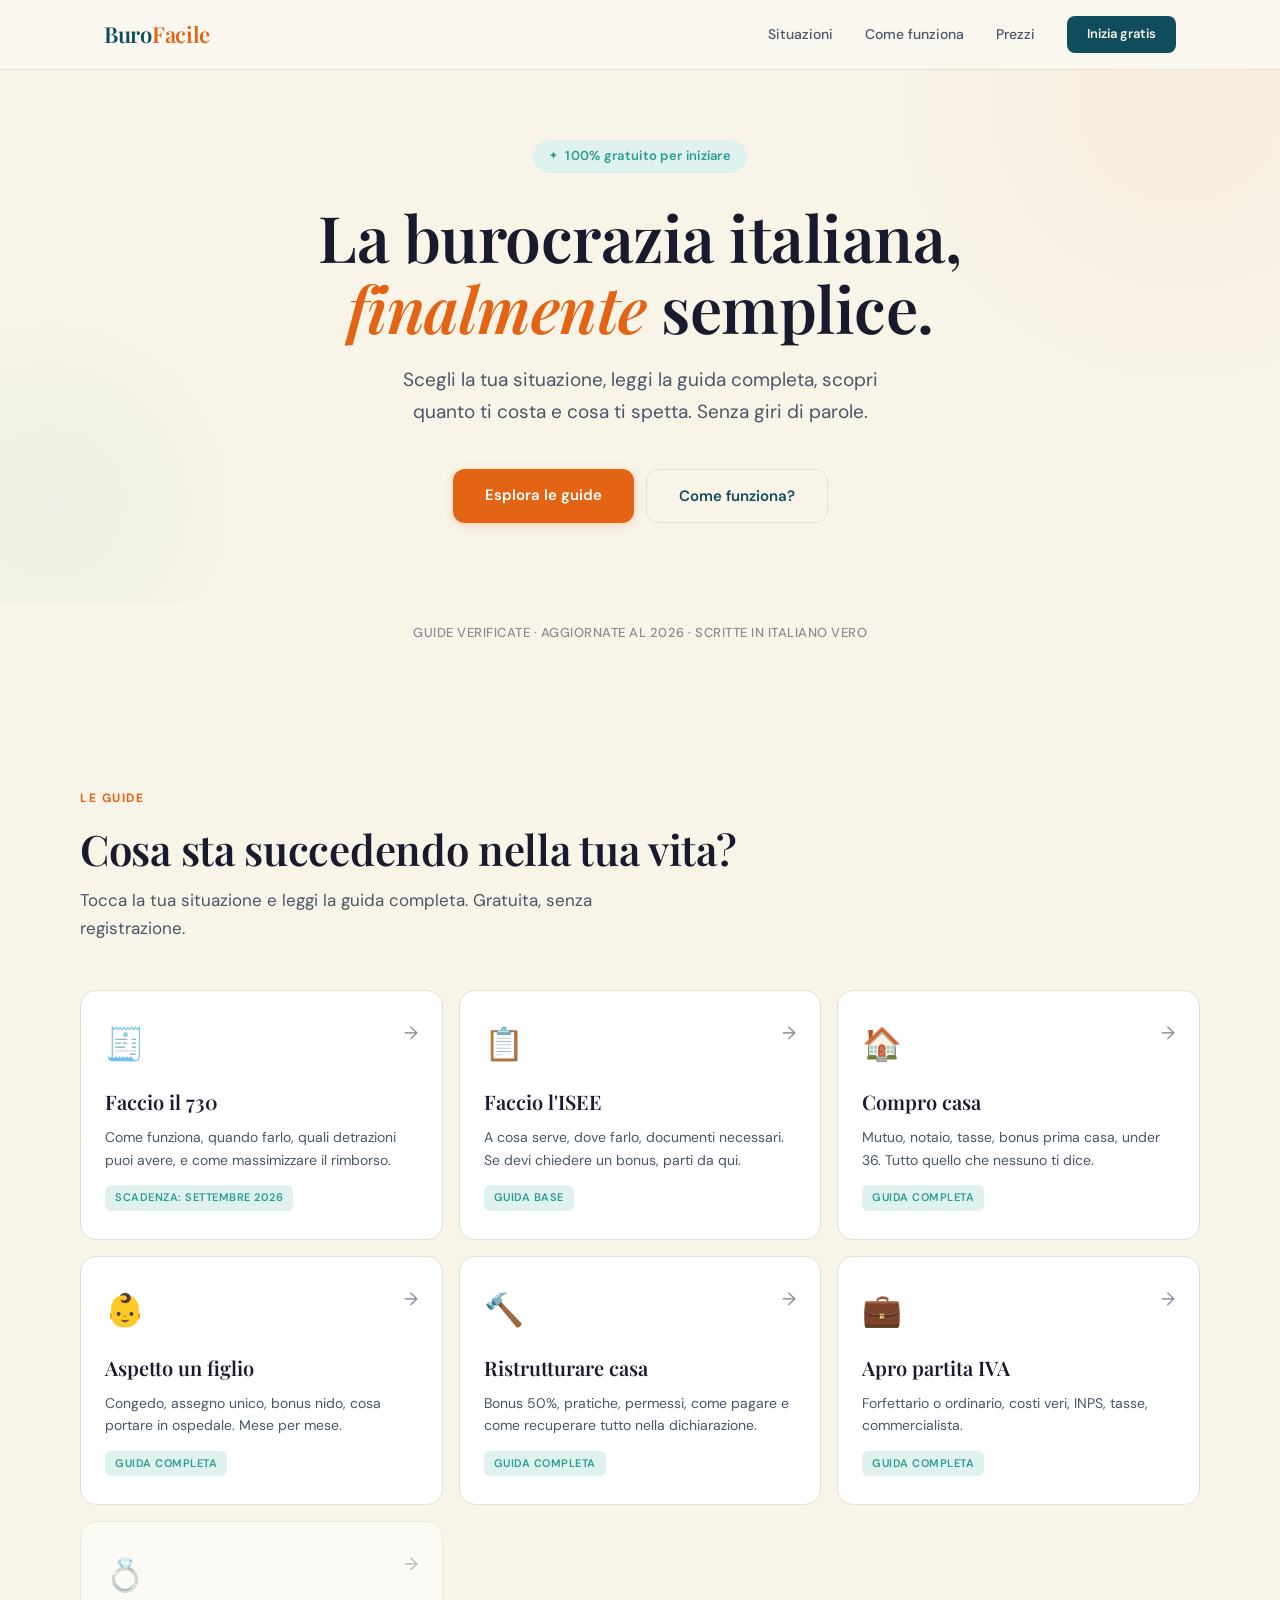
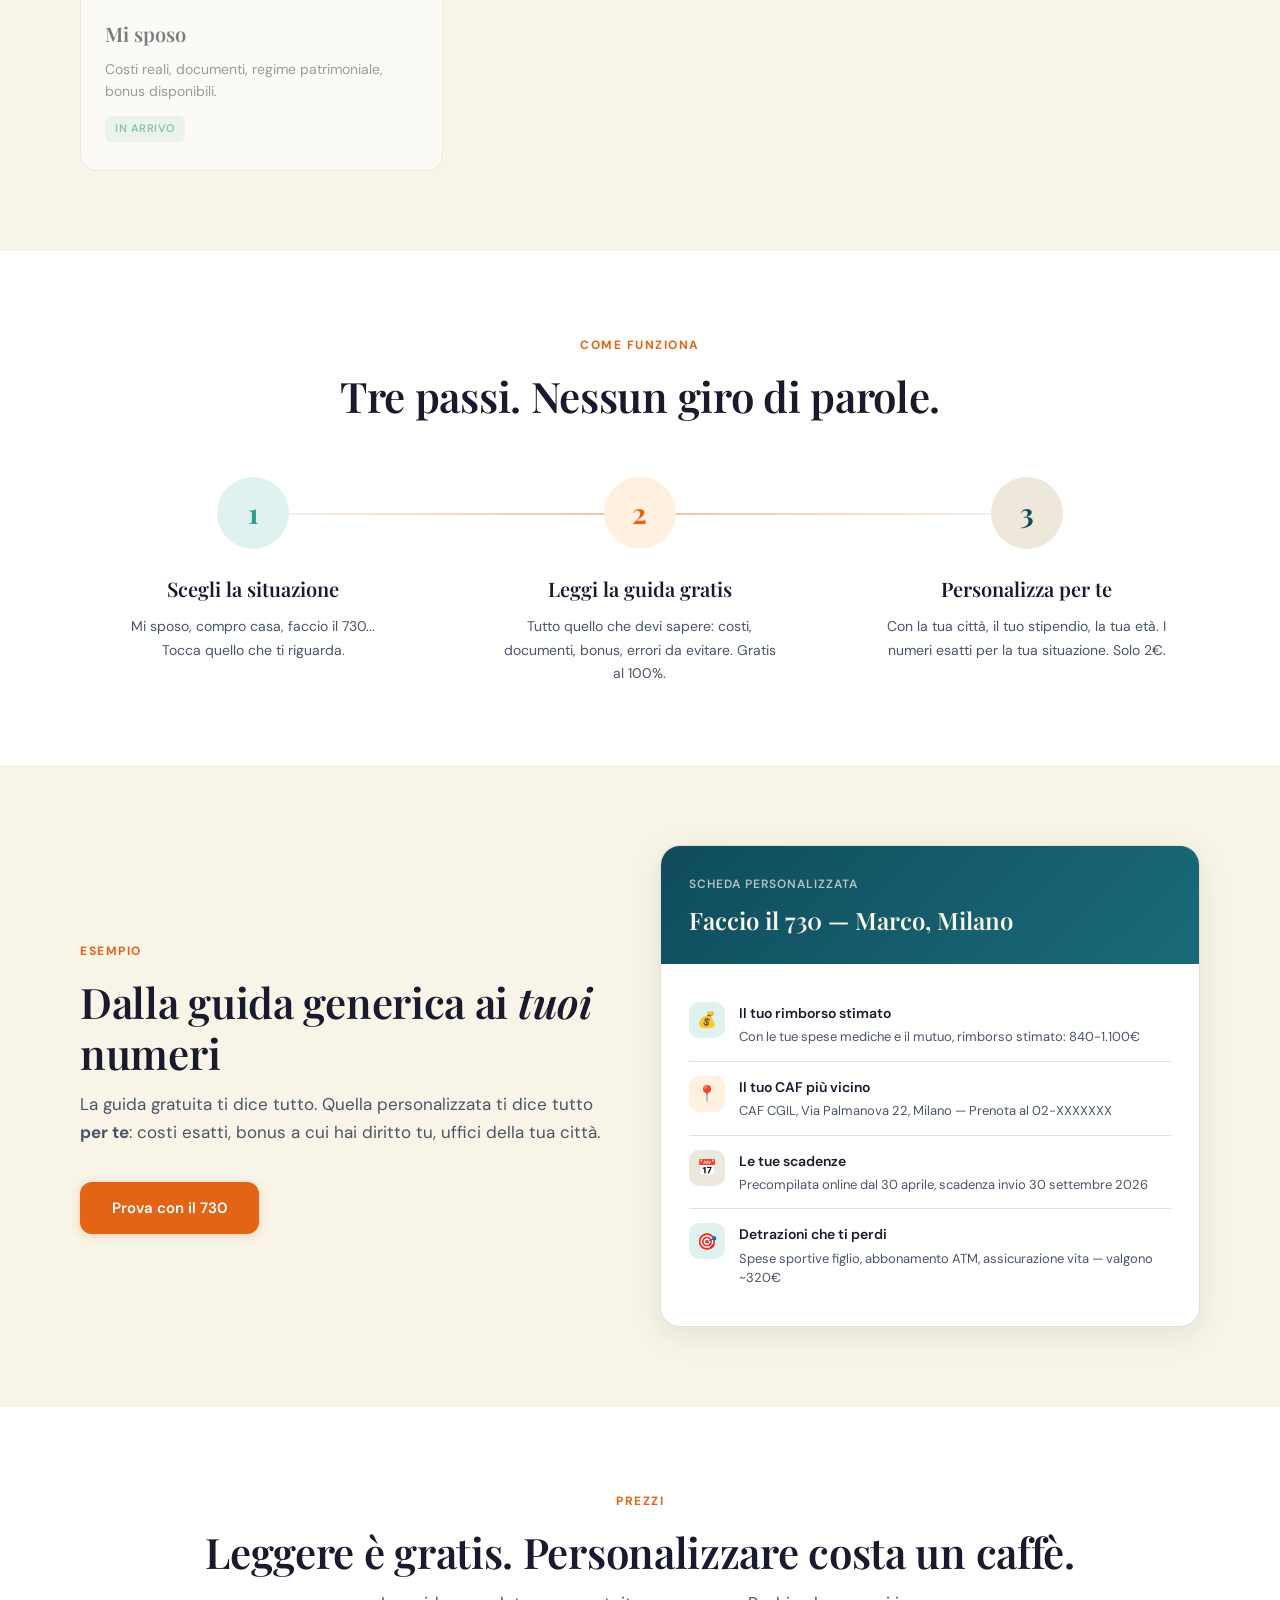
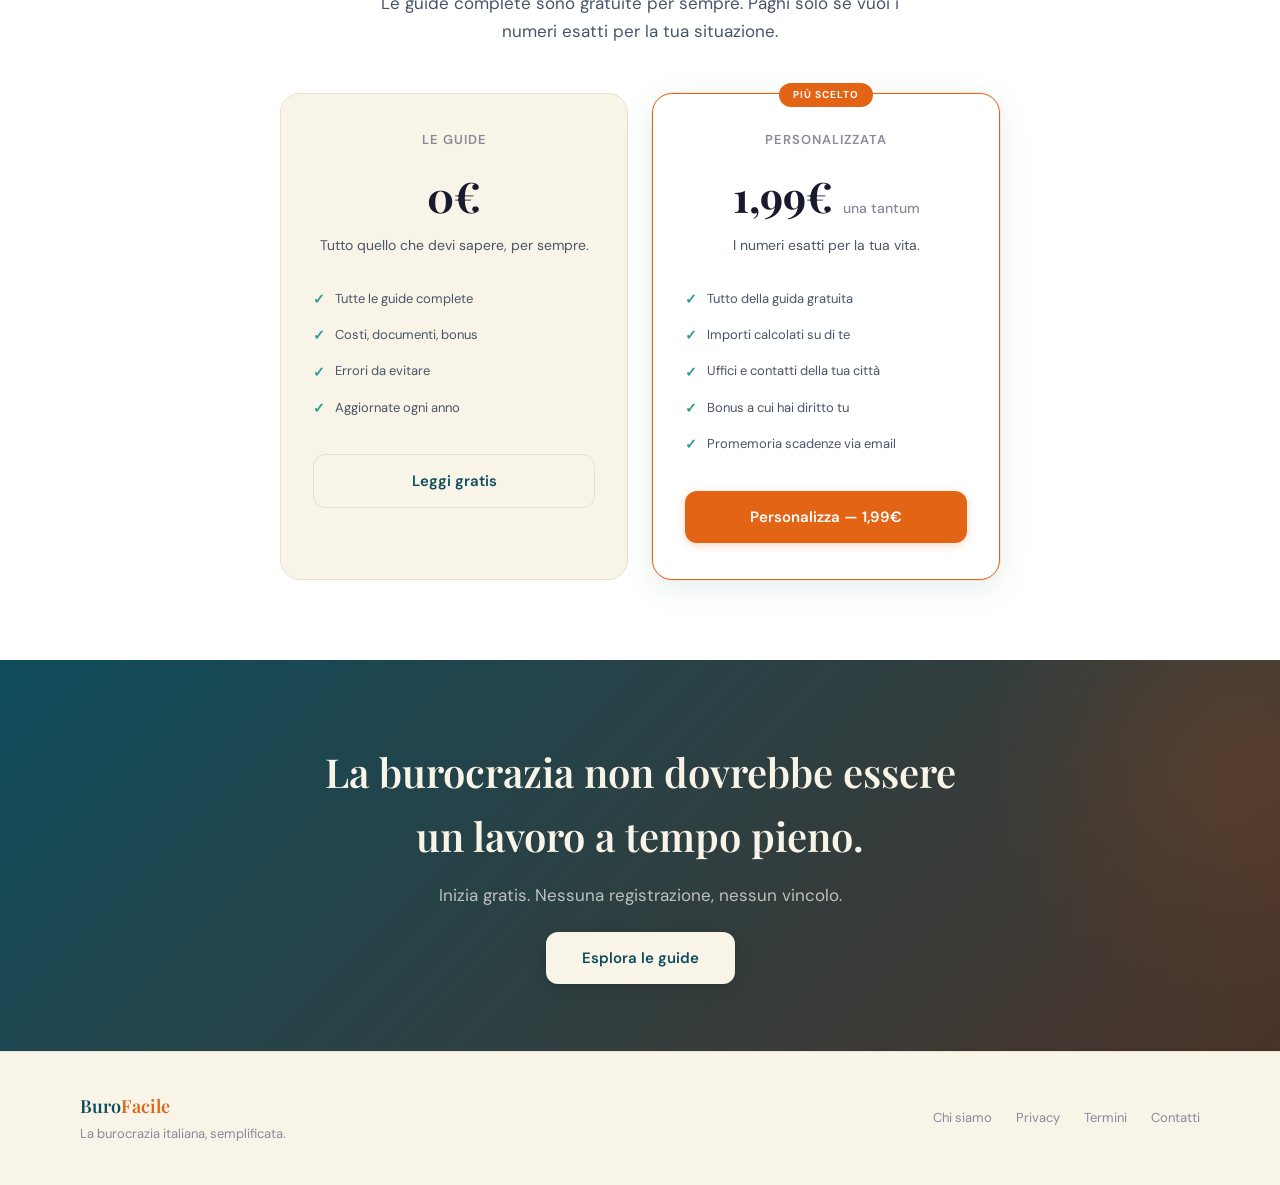
==== index.html @ 7b2a8c38 "Add files via upload" ====
<!DOCTYPE html>
<html lang="it">
<head>
<meta charset="UTF-8">
<meta name="viewport" content="width=device-width, initial-scale=1.0">
  <meta name="description" content="BuroFacile semplifica la burocrazia italiana: guide gratuite su 730, ISEE, SPID, mutui, partita IVA e molto altro. Scritte come te le spiegherebbe un amico.">
  <meta name="robots" content="index, follow">
  <link rel="canonical" href="https://buro-facile.it/">
  <meta property="og:type" content="website">
  <meta property="og:title" content="BuroFacile — La burocrazia italiana, semplificata">
  <meta property="og:description" content="BuroFacile semplifica la burocrazia italiana: guide gratuite su 730, ISEE, SPID, mutui, partita IVA e molto altro. Scritte come te le spiegherebbe un amico.">
  <meta property="og:url" content="https://buro-facile.it/">
  <meta property="og:site_name" content="BuroFacile">
  <meta property="og:locale" content="it_IT">
  <meta name="twitter:card" content="summary">
  <meta name="twitter:title" content="BuroFacile — La burocrazia italiana, semplificata">
  <meta name="twitter:description" content="BuroFacile semplifica la burocrazia italiana: guide gratuite su 730, ISEE, SPID, mutui, partita IVA e molto altro. Scritte come te le spiegherebbe un amico.">
<script type="application/ld+json">
{
  "@context": "https://schema.org",
  "@type": "WebSite",
  "name": "BuroFacile",
  "url": "https://buro-facile.it",
  "description": "BuroFacile semplifica la burocrazia italiana: guide gratuite su 730, ISEE, SPID, mutui, partita IVA e molto altro. Scritte come te le spiegherebbe un amico.",
  "inLanguage": "it-IT",
  "publisher": {
    "@type": "Organization",
    "name": "BuroFacile",
    "url": "https://buro-facile.it",
    "email": "info.burofacile@gmail.com"
  },
  "potentialAction": {
    "@type": "SearchAction",
    "target": "https://buro-facile.it/?q={search_term_string}",
    "query-input": "required name=search_term_string"
  }
}
</script><title>BuroFacile — La burocrazia italiana, semplificata</title>
<link rel="preconnect" href="https://fonts.googleapis.com">
<link href="https://fonts.googleapis.com/css2?family=Playfair+Display:ital,wght@0,400;0,500;0,600;0,700;1,400;1,500&family=DM+Sans:ital,wght@0,300;0,400;0,500;0,600;0,700;1,400&display=swap" rel="stylesheet">
<style>
  :root {
    --cream: #F8F4E8;
    --cream-dark: #EFE8D8;
    --warm-brown: #0F4C5C;
    --warm-brown-light: #1A6B7A;
    --accent-terracotta: #E36414;
    --accent-terracotta-hover: #CC5810;
    --accent-blue: #E36414;
    --accent-blue-hover: #CC5810;
    --accent-sage: #2A9D8F;
    --accent-sage-light: #E0F2EF;
    --text-primary: #1A1A2E;
    --text-secondary: #4A5568;
    --text-muted: #8A8A9A;
    --white: #FFFFFF;
    --border: #E8DFD0;
    --shadow-sm: 0 1px 3px rgba(15, 76, 92, 0.06);
    --shadow-md: 0 4px 16px rgba(15, 76, 92, 0.08);
    --shadow-lg: 0 8px 32px rgba(15, 76, 92, 0.10);
    --shadow-hover: 0 12px 40px rgba(15, 76, 92, 0.14);
  }

  * { margin: 0; padding: 0; box-sizing: border-box; }

  body {
    font-family: 'DM Sans', sans-serif;
    background: var(--cream);
    color: var(--text-primary);
    line-height: 1.6;
    -webkit-font-smoothing: antialiased;
    overflow-x: hidden;
  }

  /* ---- NAV ---- */
  nav {
    position: fixed; top: 0; left: 0; right: 0; z-index: 100;
    background: rgba(251, 248, 241, 0.85);
    backdrop-filter: blur(20px);
    -webkit-backdrop-filter: blur(20px);
    border-bottom: 1px solid var(--border);
    transition: box-shadow 0.3s;
  }
  nav.scrolled { box-shadow: var(--shadow-sm); }
  .nav-inner {
    max-width: 1120px; margin: 0 auto;
    padding: 16px 24px;
    display: flex; align-items: center; justify-content: space-between;
  }
  .nav-logo {
    font-family: 'Playfair Display', serif;
    font-size: 22px; font-weight: 600;
    color: var(--warm-brown);
    letter-spacing: -0.3px;
    text-decoration: none;
  }
  .nav-logo span { color: var(--accent-terracotta); }
  .nav-links { display: flex; gap: 32px; align-items: center; }
  .nav-links a {
    font-size: 14px; font-weight: 500;
    color: var(--text-secondary);
    text-decoration: none;
    transition: color 0.2s;
  }
  .nav-links a:hover { color: var(--warm-brown); }
  .nav-cta {
    background: var(--warm-brown) !important;
    color: var(--cream) !important;
    padding: 8px 20px !important;
    border-radius: 8px;
    font-size: 13px !important;
    font-weight: 600 !important;
    transition: background 0.2s, transform 0.15s !important;
  }
  .nav-cta:hover { background: var(--warm-brown-light) !important; transform: translateY(-1px); }

  /* ---- HERO ---- */
  .hero {
    padding: 140px 24px 80px;
    text-align: center;
    position: relative;
    overflow: hidden;
  }
  .hero::before {
    content: '';
    position: absolute;
    top: -200px; right: -200px;
    width: 600px; height: 600px;
    background: radial-gradient(circle, rgba(227, 100, 20, 0.06) 0%, transparent 70%);
    pointer-events: none;
  }
  .hero::after {
    content: '';
    position: absolute;
    bottom: -100px; left: -150px;
    width: 400px; height: 400px;
    background: radial-gradient(circle, rgba(42, 157, 143, 0.06) 0%, transparent 70%);
    pointer-events: none;
  }
  .hero-badge {
    display: inline-flex; align-items: center; gap: 8px;
    background: var(--accent-sage-light);
    color: var(--accent-sage);
    padding: 6px 16px;
    border-radius: 100px;
    font-size: 13px; font-weight: 600;
    margin-bottom: 28px;
    letter-spacing: 0.3px;
    animation: fadeInDown 0.6s ease-out;
  }
  .hero-badge::before {
    content: '✦';
    font-size: 10px;
  }
  .hero h1 {
    font-family: 'Playfair Display', serif;
    font-size: clamp(36px, 5.5vw, 64px);
    font-weight: 600;
    line-height: 1.12;
    color: var(--text-primary);
    max-width: 720px;
    margin: 0 auto 20px;
    letter-spacing: -0.5px;
    animation: fadeInUp 0.7s ease-out;
  }
  .hero h1 em {
    font-style: italic;
    color: var(--accent-blue);
  }
  .hero p {
    font-size: clamp(16px, 2vw, 19px);
    color: var(--text-secondary);
    max-width: 520px;
    margin: 0 auto 40px;
    line-height: 1.7;
    animation: fadeInUp 0.8s ease-out;
  }
  .hero-cta-group {
    display: flex; gap: 12px;
    justify-content: center;
    flex-wrap: wrap;
    animation: fadeInUp 0.9s ease-out;
  }
  .btn-primary {
    background: var(--accent-blue);
    color: var(--white);
    padding: 14px 32px;
    border-radius: 12px;
    font-size: 15px; font-weight: 600;
    text-decoration: none;
    transition: all 0.25s;
    border: none; cursor: pointer;
    font-family: 'DM Sans', sans-serif;
    box-shadow: 0 2px 8px rgba(227, 100, 20, 0.25);
  }
  .btn-primary:hover {
    background: var(--accent-blue-hover);
    transform: translateY(-2px);
    box-shadow: 0 6px 20px rgba(227, 100, 20, 0.3);
  }
  .btn-secondary {
    background: transparent;
    color: var(--warm-brown);
    padding: 14px 32px;
    border-radius: 12px;
    font-size: 15px; font-weight: 600;
    text-decoration: none;
    transition: all 0.25s;
    border: 1.5px solid var(--border);
    cursor: pointer;
    font-family: 'DM Sans', sans-serif;
  }
  .btn-secondary:hover {
    border-color: var(--warm-brown);
    background: rgba(15, 76, 92, 0.03);
    transform: translateY(-2px);
  }

  /* ---- SOCIAL PROOF ---- */
  .social-proof {
    padding: 20px 24px 60px;
    text-align: center;
    animation: fadeIn 1.2s ease-out;
  }
  .social-proof p {
    font-size: 13px;
    color: var(--text-muted);
    letter-spacing: 0.5px;
    text-transform: uppercase;
    font-weight: 500;
  }

  /* ---- SECTION ---- */
  section { padding: 80px 24px; }
  .container { max-width: 1120px; margin: 0 auto; }

  .section-label {
    display: inline-flex; align-items: center; gap: 8px;
    font-size: 12px; font-weight: 700;
    color: var(--accent-blue);
    text-transform: uppercase;
    letter-spacing: 1.5px;
    margin-bottom: 16px;
  }
  .section-title {
    font-family: 'Playfair Display', serif;
    font-size: clamp(28px, 4vw, 42px);
    font-weight: 600;
    line-height: 1.2;
    color: var(--text-primary);
    margin-bottom: 12px;
    letter-spacing: -0.3px;
  }
  .section-subtitle {
    font-size: 17px;
    color: var(--text-secondary);
    max-width: 560px;
    line-height: 1.65;
  }

  /* ---- SITUATIONS GRID ---- */
  .situations { background: var(--cream); }
  .situations-header { margin-bottom: 48px; }
  .situations-grid {
    display: grid;
    grid-template-columns: repeat(auto-fill, minmax(280px, 1fr));
    gap: 16px;
  }
  .situation-card {
    background: var(--white);
    border: 1px solid var(--border);
    border-radius: 16px;
    padding: 28px 24px;
    text-decoration: none;
    color: inherit;
    transition: all 0.3s cubic-bezier(0.25, 0.46, 0.45, 0.94);
    cursor: pointer;
    position: relative;
    overflow: hidden;
  }
  .situation-card::after {
    content: '→';
    position: absolute;
    top: 28px; right: 24px;
    font-size: 18px;
    color: var(--text-muted);
    transition: all 0.3s;
  }
  .situation-card:hover {
    border-color: transparent;
    box-shadow: var(--shadow-hover);
    transform: translateY(-4px);
  }
  .situation-card:hover::after {
    color: var(--accent-blue);
    transform: translateX(4px);
  }
  .card-emoji {
    font-size: 32px;
    margin-bottom: 16px;
    display: block;
  }
  .card-title {
    font-family: 'Playfair Display', serif;
    font-size: 20px;
    font-weight: 600;
    margin-bottom: 8px;
    color: var(--text-primary);
  }
  .card-desc {
    font-size: 14px;
    color: var(--text-secondary);
    line-height: 1.6;
  }
  .card-tag {
    display: inline-block;
    margin-top: 14px;
    font-size: 11px;
    font-weight: 600;
    color: var(--accent-sage);
    background: var(--accent-sage-light);
    padding: 4px 10px;
    border-radius: 6px;
    text-transform: uppercase;
    letter-spacing: 0.5px;
  }

  /* ---- HOW IT WORKS ---- */
  .how-it-works { background: var(--white); }
  .how-header { margin-bottom: 56px; }
  .steps {
    display: grid;
    grid-template-columns: repeat(3, 1fr);
    gap: 40px;
    position: relative;
  }
  .steps::before {
    content: '';
    position: absolute;
    top: 36px; left: 16.6%; right: 16.6%;
    height: 2px;
    background: linear-gradient(to right, var(--border), var(--accent-blue), var(--border));
    opacity: 0.4;
  }
  .step {
    text-align: center;
    position: relative;
  }
  .step-number {
    width: 72px; height: 72px;
    border-radius: 50%;
    display: flex; align-items: center; justify-content: center;
    font-family: 'Playfair Display', serif;
    font-size: 28px; font-weight: 700;
    margin: 0 auto 24px;
    position: relative; z-index: 1;
  }
  .step:nth-child(1) .step-number {
    background: var(--accent-sage-light);
    color: var(--accent-sage);
  }
  .step:nth-child(2) .step-number {
    background: #FFF0E0;
    color: var(--accent-blue);
  }
  .step:nth-child(3) .step-number {
    background: #EDE7DC;
    color: var(--warm-brown);
  }
  .step h3 {
    font-family: 'Playfair Display', serif;
    font-size: 20px; font-weight: 600;
    margin-bottom: 10px;
    color: var(--text-primary);
  }
  .step p {
    font-size: 14px;
    color: var(--text-secondary);
    line-height: 1.65;
    max-width: 280px;
    margin: 0 auto;
  }

  /* ---- EXAMPLE PREVIEW ---- */
  .preview { background: var(--cream); }
  .preview-container {
    display: grid;
    grid-template-columns: 1fr 1fr;
    gap: 40px;
    align-items: center;
  }
  .preview-content { padding-right: 20px; }
  .preview-content .section-subtitle { margin-bottom: 28px; }
  .preview-card {
    background: var(--white);
    border-radius: 20px;
    border: 1px solid var(--border);
    box-shadow: var(--shadow-lg);
    overflow: hidden;
  }
  .preview-card-header {
    background: linear-gradient(135deg, var(--warm-brown), var(--warm-brown-light));
    padding: 24px 28px;
    color: var(--cream);
  }
  .preview-card-header span {
    font-size: 12px;
    text-transform: uppercase;
    letter-spacing: 1px;
    opacity: 0.7;
    font-weight: 600;
  }
  .preview-card-header h3 {
    font-family: 'Playfair Display', serif;
    font-size: 24px;
    font-weight: 600;
    margin-top: 6px;
  }
  .preview-card-body { padding: 24px 28px; }
  .preview-item {
    display: flex; align-items: flex-start; gap: 14px;
    padding: 14px 0;
    border-bottom: 1px solid var(--border);
  }
  .preview-item:last-child { border-bottom: none; }
  .preview-icon {
    width: 36px; height: 36px;
    border-radius: 10px;
    display: flex; align-items: center; justify-content: center;
    font-size: 16px;
    flex-shrink: 0;
  }
  .preview-icon.green { background: var(--accent-sage-light); }
  .preview-icon.orange { background: #FFF0E0; }
  .preview-icon.brown { background: #EDE7DC; }
  .preview-item-text h4 {
    font-size: 14px; font-weight: 600;
    margin-bottom: 3px;
    color: var(--text-primary);
  }
  .preview-item-text p {
    font-size: 13px;
    color: var(--text-secondary);
    line-height: 1.5;
  }

  /* ---- PRICING TEASER ---- */
  .pricing { background: var(--white); }
  .pricing-header { text-align: center; margin-bottom: 48px; }
  .pricing-header .section-subtitle { margin: 0 auto; }
  .pricing-cards {
    display: grid;
    grid-template-columns: 1fr 1fr;
    gap: 24px;
    max-width: 720px;
    margin: 0 auto;
  }
  .pricing-card {
    background: var(--cream);
    border: 1.5px solid var(--border);
    border-radius: 20px;
    padding: 36px 32px;
    text-align: center;
    transition: all 0.3s;
  }
  .pricing-card.featured {
    background: var(--white);
    border-color: var(--accent-blue);
    box-shadow: var(--shadow-lg), 0 0 0 1px rgba(227, 100, 20,0.1);
    position: relative;
  }
  .pricing-card.featured::before {
    content: 'PIÙ SCELTO';
    position: absolute;
    top: -11px; left: 50%; transform: translateX(-50%);
    background: var(--accent-blue);
    color: var(--white);
    font-size: 10px; font-weight: 700;
    padding: 4px 14px;
    border-radius: 100px;
    letter-spacing: 1px;
  }
  .pricing-label {
    font-size: 13px;
    font-weight: 600;
    color: var(--text-muted);
    text-transform: uppercase;
    letter-spacing: 1px;
    margin-bottom: 12px;
  }
  .pricing-price {
    font-family: 'Playfair Display', serif;
    font-size: 42px;
    font-weight: 700;
    color: var(--text-primary);
    margin-bottom: 4px;
  }
  .pricing-price span {
    font-family: 'DM Sans', sans-serif;
    font-size: 14px;
    font-weight: 500;
    color: var(--text-muted);
  }
  .pricing-desc {
    font-size: 14px;
    color: var(--text-secondary);
    margin-bottom: 24px;
    line-height: 1.6;
  }
  .pricing-features {
    list-style: none;
    text-align: left;
    margin-bottom: 28px;
  }
  .pricing-features li {
    font-size: 13px;
    color: var(--text-secondary);
    padding: 7px 0;
    display: flex; align-items: center; gap: 10px;
  }
  .pricing-features li::before {
    content: '✓';
    color: var(--accent-sage);
    font-weight: 700;
    font-size: 14px;
  }

  /* ---- CTA FINAL ---- */
  .final-cta {
    background: linear-gradient(135deg, var(--warm-brown) 0%, #4A3328 100%);
    text-align: center;
    padding: 80px 24px;
    position: relative;
    overflow: hidden;
  }
  .final-cta::before {
    content: '';
    position: absolute;
    top: -50%; right: -20%;
    width: 600px; height: 600px;
    background: radial-gradient(circle, rgba(227, 100, 20,0.15), transparent 60%);
    pointer-events: none;
  }
  .final-cta h2 {
    font-family: 'Playfair Display', serif;
    font-size: clamp(28px, 4vw, 40px);
    font-weight: 600;
    color: var(--cream);
    margin-bottom: 14px;
    position: relative;
  }
  .final-cta p {
    font-size: 17px;
    color: rgba(251,248,241,0.7);
    margin-bottom: 36px;
    position: relative;
  }
  .btn-light {
    background: var(--cream);
    color: var(--warm-brown);
    padding: 16px 36px;
    border-radius: 12px;
    font-size: 15px; font-weight: 600;
    text-decoration: none;
    transition: all 0.25s;
    border: none; cursor: pointer;
    font-family: 'DM Sans', sans-serif;
    position: relative;
    box-shadow: 0 4px 16px rgba(0,0,0,0.15);
  }
  .btn-light:hover {
    transform: translateY(-2px);
    box-shadow: 0 8px 24px rgba(0,0,0,0.2);
  }

  /* ---- FOOTER ---- */
  footer {
    background: var(--cream);
    border-top: 1px solid var(--border);
    padding: 40px 24px;
  }
  .footer-inner {
    max-width: 1120px; margin: 0 auto;
    display: flex; justify-content: space-between; align-items: center;
    flex-wrap: wrap; gap: 16px;
  }
  .footer-brand {
    font-family: 'Playfair Display', serif;
    font-size: 18px; font-weight: 600;
    color: var(--warm-brown);
  }
  .footer-brand span { color: var(--accent-terracotta); }
  .footer-text {
    font-size: 13px;
    color: var(--text-muted);
  }
  .footer-links { display: flex; gap: 24px; }
  .footer-links a {
    font-size: 13px;
    color: var(--text-muted);
    text-decoration: none;
    transition: color 0.2s;
  }
  .footer-links a:hover { color: var(--warm-brown); }

  /* ---- ANIMATIONS ---- */
  @keyframes fadeInUp {
    from { opacity: 0; transform: translateY(24px); }
    to { opacity: 1; transform: translateY(0); }
  }
  @keyframes fadeInDown {
    from { opacity: 0; transform: translateY(-16px); }
    to { opacity: 1; transform: translateY(0); }
  }
  @keyframes fadeIn {
    from { opacity: 0; }
    to { opacity: 1; }
  }

  .fade-in {
    opacity: 0;
    transform: translateY(24px);
    transition: opacity 0.6s ease-out, transform 0.6s ease-out;
  }
  .fade-in.visible {
    opacity: 1;
    transform: translateY(0);
  }

  /* ---- RESPONSIVE ---- */
  @media (max-width: 768px) {
    .nav-links a:not(.nav-cta) { display: none; }
    .steps { grid-template-columns: 1fr; gap: 32px; }
    .steps::before { display: none; }
    .preview-container { grid-template-columns: 1fr; }
    .preview-content { padding-right: 0; }
    .pricing-cards { grid-template-columns: 1fr; max-width: 360px; }
    .hero { padding: 120px 20px 60px; }
    section { padding: 60px 20px; }
  }

  @media (max-width: 480px) {
    .situations-grid { grid-template-columns: 1fr; }
    .hero-cta-group { flex-direction: column; align-items: center; }
    .btn-primary, .btn-secondary { width: 100%; text-align: center; max-width: 280px; }
  }

  /* Bottoni prossimamente */
  .btn-soon {
    background: #ccc !important;
    color: #888 !important;
    cursor: not-allowed !important;
    box-shadow: none !important;
    pointer-events: none !important;
    opacity: 0.7 !important;
    font-size: 13px !important;
    letter-spacing: 0.5px;
  }
  .btn-soon::before { content: "🔒 "; }

</style>
</head>
<body>

<!-- NAV -->
<nav id="nav">
  <div class="nav-inner">
    <a href="index.html" class="nav-logo">Buro<span>Facile</span></a>
    <div class="nav-links">
      <a href="#situazioni">Situazioni</a>
      <a href="#come-funziona">Come funziona</a>
      <a href="#prezzi">Prezzi</a>
      <a href="#situazioni" class="nav-cta">Inizia gratis</a>
    </div>
  </div>
</nav>

<!-- HERO -->
<section class="hero">
  <div class="hero-badge">100% gratuito per iniziare</div>
  <h1>La burocrazia italiana, <em>finalmente</em> semplice.</h1>
  <p>Scegli la tua situazione, leggi la guida completa, scopri quanto ti costa e cosa ti spetta. Senza giri di parole.</p>
  <div class="hero-cta-group">
    <a href="#situazioni" class="btn-primary">Esplora le guide</a>
    <a href="#come-funziona" class="btn-secondary">Come funziona?</a>
  </div>
</section>

<div class="social-proof">
  <p>Guide verificate · Aggiornate al 2026 · Scritte in italiano vero</p>
</div>

<!-- SITUATIONS -->
<section class="situations" id="situazioni">
  <div class="container">
    <div class="situations-header fade-in">
      <div class="section-label">Le guide</div>
      <h2 class="section-title">Cosa sta succedendo nella tua vita?</h2>
      <p class="section-subtitle">Tocca la tua situazione e leggi la guida completa. Gratuita, senza registrazione.</p>
    </div>
    <div class="situations-grid">

      <a href="730.html" class="situation-card fade-in">
        <span class="card-emoji">🧾</span>
        <div class="card-title">Faccio il 730</div>
        <div class="card-desc">Come funziona, quando farlo, quali detrazioni puoi avere, e come massimizzare il rimborso.</div>
        <span class="card-tag">Scadenza: settembre 2026</span>
      </a>

      <a href="isee.html" class="situation-card fade-in">
        <span class="card-emoji">📋</span>
        <div class="card-title">Faccio l'ISEE</div>
        <div class="card-desc">A cosa serve, dove farlo, documenti necessari. Se devi chiedere un bonus, parti da qui.</div>
        <span class="card-tag">Guida base</span>
      </a>

      <a href="compro-casa.html" class="situation-card fade-in">
        <span class="card-emoji">🏠</span>
        <div class="card-title">Compro casa</div>
        <div class="card-desc">Mutuo, notaio, tasse, bonus prima casa, under 36. Tutto quello che nessuno ti dice.</div>
        <span class="card-tag">Guida completa</span>
      </a>

      <a href="figlio.html" class="situation-card fade-in">
        <span class="card-emoji">👶</span>
        <div class="card-title">Aspetto un figlio</div>
        <div class="card-desc">Congedo, assegno unico, bonus nido, cosa portare in ospedale. Mese per mese.</div>
        <span class="card-tag">Guida completa</span>
      </a>

      <a href="ristrutturare.html" class="situation-card fade-in">
        <span class="card-emoji">🔨</span>
        <div class="card-title">Ristrutturare casa</div>
        <div class="card-desc">Bonus 50%, pratiche, permessi, come pagare e come recuperare tutto nella dichiarazione.</div>
        <span class="card-tag">Guida completa</span>
      </a>

      <a href="piva.html" class="situation-card fade-in">
        <span class="card-emoji">💼</span>
        <div class="card-title">Apro partita IVA</div>
        <div class="card-desc">Forfettario o ordinario, costi veri, INPS, tasse, commercialista.</div>
        <span class="card-tag">Guida completa</span>
      </a>

      <a href="#" class="situation-card fade-in" style="opacity: 0.55; pointer-events: none;">
        <span class="card-emoji">💍</span>
        <div class="card-title">Mi sposo</div>
        <div class="card-desc">Costi reali, documenti, regime patrimoniale, bonus disponibili.</div>
        <span class="card-tag">In arrivo</span>
      </a>

    </div>
  </div>
</section>

<!-- HOW IT WORKS -->
<section class="how-it-works" id="come-funziona">
  <div class="container">
    <div class="how-header fade-in" style="text-align: center;">
      <div class="section-label">Come funziona</div>
      <h2 class="section-title">Tre passi. Nessun giro di parole.</h2>
    </div>
    <div class="steps">
      <div class="step fade-in">
        <div class="step-number">1</div>
        <h3>Scegli la situazione</h3>
        <p>Mi sposo, compro casa, faccio il 730... Tocca quello che ti riguarda.</p>
      </div>
      <div class="step fade-in">
        <div class="step-number">2</div>
        <h3>Leggi la guida gratis</h3>
        <p>Tutto quello che devi sapere: costi, documenti, bonus, errori da evitare. Gratis al 100%.</p>
      </div>
      <div class="step fade-in">
        <div class="step-number">3</div>
        <h3>Personalizza per te</h3>
        <p>Con la tua città, il tuo stipendio, la tua età. I numeri esatti per la tua situazione. Solo 2€.</p>
      </div>
    </div>
  </div>
</section>

<!-- EXAMPLE PREVIEW -->
<section class="preview" id="esempio">
  <div class="container">
    <div class="preview-container">
      <div class="preview-content fade-in">
        <div class="section-label">Esempio</div>
        <h2 class="section-title">Dalla guida generica ai <em>tuoi</em> numeri</h2>
        <p class="section-subtitle">La guida gratuita ti dice tutto. Quella personalizzata ti dice tutto <strong>per te</strong>: costi esatti, bonus a cui hai diritto tu, uffici della tua città.</p>
        <a href="730.html" class="btn-primary" style="display: inline-block; margin-top: 8px;">Prova con il 730</a>
      </div>
      <div class="preview-card fade-in">
        <div class="preview-card-header">
          <span>Scheda personalizzata</span>
          <h3>Faccio il 730 — Marco, Milano</h3>
        </div>
        <div class="preview-card-body">
          <div class="preview-item">
            <div class="preview-icon green">💰</div>
            <div class="preview-item-text">
              <h4>Il tuo rimborso stimato</h4>
              <p>Con le tue spese mediche e il mutuo, rimborso stimato: 840-1.100€</p>
            </div>
          </div>
          <div class="preview-item">
            <div class="preview-icon orange">📍</div>
            <div class="preview-item-text">
              <h4>Il tuo CAF più vicino</h4>
              <p>CAF CGIL, Via Palmanova 22, Milano — Prenota al 02-XXXXXXX</p>
            </div>
          </div>
          <div class="preview-item">
            <div class="preview-icon brown">📅</div>
            <div class="preview-item-text">
              <h4>Le tue scadenze</h4>
              <p>Precompilata online dal 30 aprile, scadenza invio 30 settembre 2026</p>
            </div>
          </div>
          <div class="preview-item">
            <div class="preview-icon green">🎯</div>
            <div class="preview-item-text">
              <h4>Detrazioni che ti perdi</h4>
              <p>Spese sportive figlio, abbonamento ATM, assicurazione vita — valgono ~320€</p>
            </div>
          </div>
        </div>
      </div>
    </div>
  </div>
</section>

<!-- PRICING -->
<section class="pricing" id="prezzi">
  <div class="container">
    <div class="pricing-header fade-in">
      <div class="section-label">Prezzi</div>
      <h2 class="section-title">Leggere è gratis. Personalizzare costa un caffè.</h2>
      <p class="section-subtitle">Le guide complete sono gratuite per sempre. Paghi solo se vuoi i numeri esatti per la tua situazione.</p>
    </div>
    <div class="pricing-cards">
      <div class="pricing-card fade-in">
        <div class="pricing-label">Le guide</div>
        <div class="pricing-price">0€</div>
        <p class="pricing-desc">Tutto quello che devi sapere, per sempre.</p>
        <ul class="pricing-features">
          <li>Tutte le guide complete</li>
          <li>Costi, documenti, bonus</li>
          <li>Errori da evitare</li>
          <li>Aggiornate ogni anno</li>
        </ul>
        <a href="#situazioni" class="btn-secondary" style="width: 100%; display: block; text-align: center;">Leggi gratis</a>
      </div>
      <div class="pricing-card featured fade-in">
        <div class="pricing-label">Personalizzata</div>
        <div class="pricing-price">1,99€ <span>una tantum</span></div>
        <p class="pricing-desc">I numeri esatti per la tua vita.</p>
        <ul class="pricing-features">
          <li>Tutto della guida gratuita</li>
          <li>Importi calcolati su di te</li>
          <li>Uffici e contatti della tua città</li>
          <li>Bonus a cui hai diritto tu</li>
          <li>Promemoria scadenze via email</li>
        </ul>
        <a href="ordina.html" class="btn-primary" style="width:100%;display:block;text-align:center;">Personalizza — 1,99€</a>
      </div>
    </div>
  </div>
</section>

<!-- FINAL CTA -->
<section class="final-cta">
  <h2>La burocrazia non dovrebbe essere<br>un lavoro a tempo pieno.</h2>
  <p>Inizia gratis. Nessuna registrazione, nessun vincolo.</p>
  <a href="#situazioni" class="btn-light">Esplora le guide</a>
</section>

<!-- FOOTER -->
<footer>
  <div class="footer-inner">
    <div>
      <div class="footer-brand">Buro<span>Facile</span></div>
      <div class="footer-text" style="margin-top: 4px;">La burocrazia italiana, semplificata.</div>
    </div>
    <div class="footer-links">
      <a href="chi-siamo.html">Chi siamo</a>
      <a href="privacy.html">Privacy</a>
      <a href="termini.html">Termini</a>
      <a href="contatti.html">Contatti</a>
    </div>
  </div>
</footer>

<script>
  // Nav shadow on scroll
  window.addEventListener('scroll', () => {
    document.getElementById('nav').classList.toggle('scrolled', window.scrollY > 20);
  });

  // Fade-in on scroll
  const observer = new IntersectionObserver((entries) => {
    entries.forEach((entry, i) => {
      if (entry.isIntersecting) {
        setTimeout(() => entry.target.classList.add('visible'), i * 80);
        observer.unobserve(entry.target);
      }
    });
  }, { threshold: 0.1, rootMargin: '0px 0px -40px 0px' });

  document.querySelectorAll('.fade-in').forEach(el => observer.observe(el));

  // Smooth scroll
  document.querySelectorAll('a[href^="#"]').forEach(a => {
    a.addEventListener('click', e => {
      const href = a.getAttribute('href');
      if (href === '#' || href.length < 2) return;
      e.preventDefault();
      const t = document.querySelector(href);
      if (t) t.scrollIntoView({ behavior: 'smooth', block: 'start' });
    });
  });
</script>

</body>
</html>
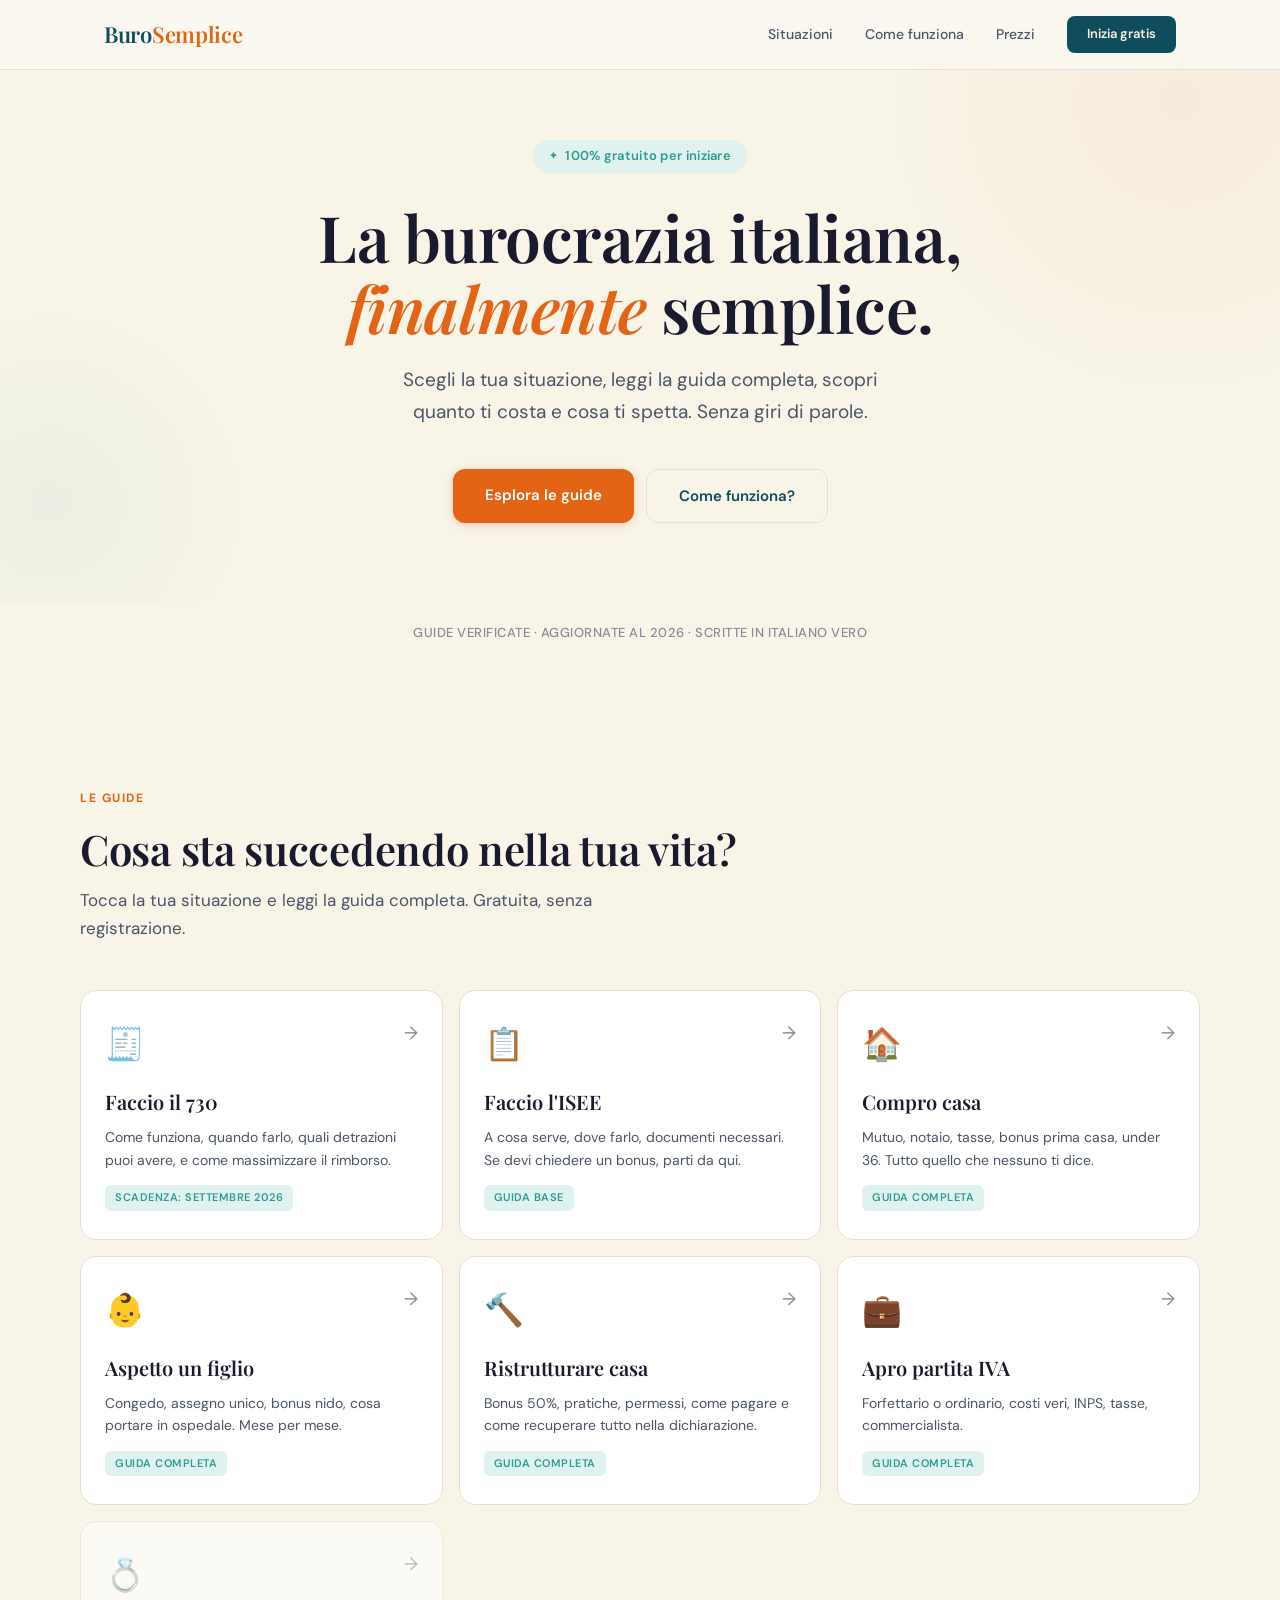
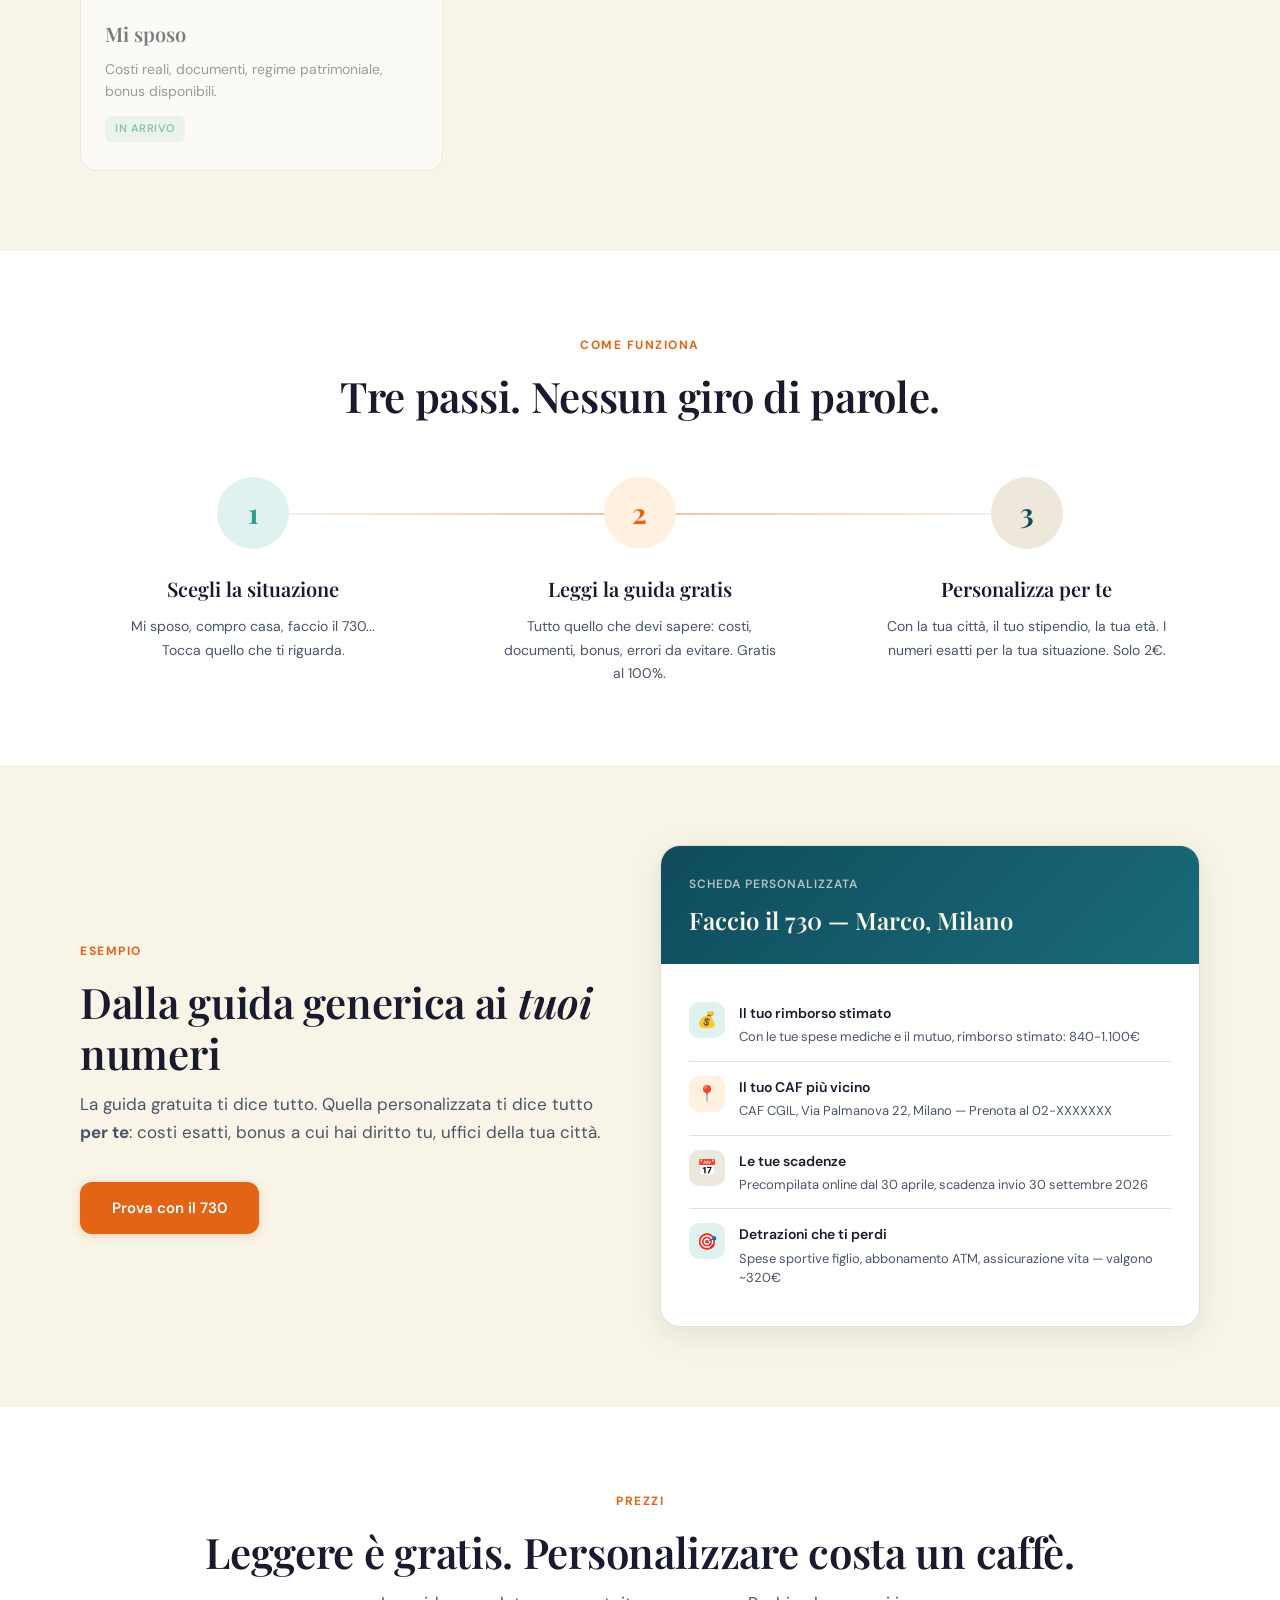
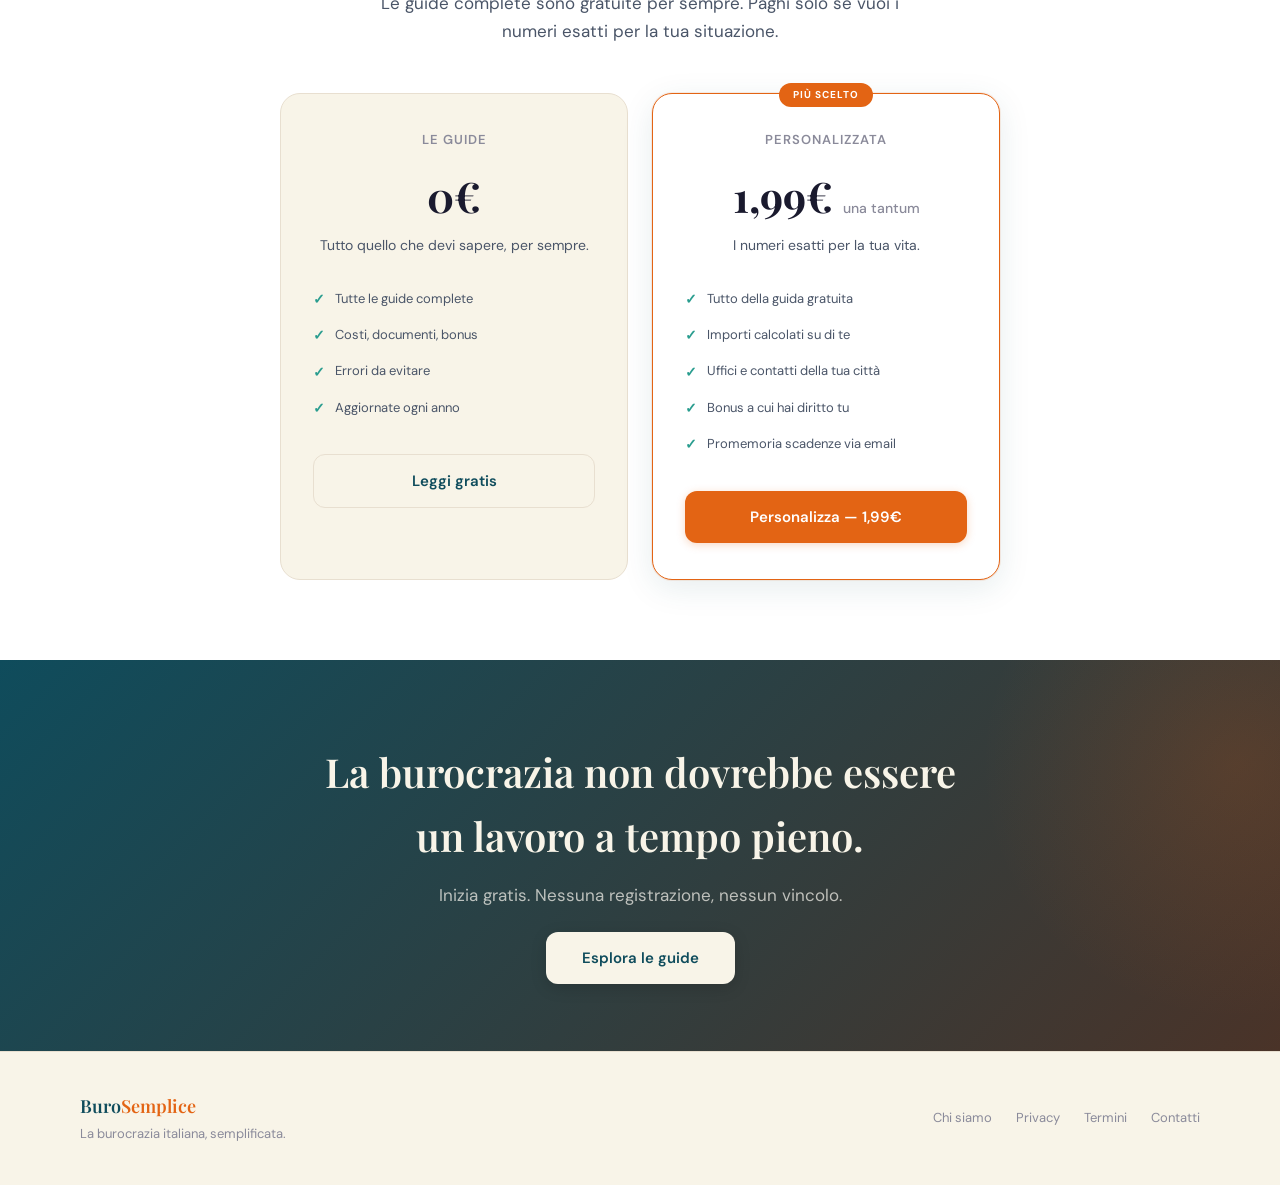
==== commit 21ca2299: "Add files via upload" ====
--- a/index.html
+++ b/index.html
@@ -3,39 +3,39 @@
 <head>
 <meta charset="UTF-8">
 <meta name="viewport" content="width=device-width, initial-scale=1.0">
-  <meta name="description" content="BuroFacile semplifica la burocrazia italiana: guide gratuite su 730, ISEE, SPID, mutui, partita IVA e molto altro. Scritte come te le spiegherebbe un amico.">
+  <meta name="description" content="BuroSemplice semplifica la burocrazia italiana: guide gratuite su 730, ISEE, SPID, mutui, partita IVA e molto altro. Scritte come te le spiegherebbe un amico.">
   <meta name="robots" content="index, follow">
-  <link rel="canonical" href="https://buro-facile.it/">
+  <link rel="canonical" href="https://burosemplice.it/">
   <meta property="og:type" content="website">
-  <meta property="og:title" content="BuroFacile — La burocrazia italiana, semplificata">
-  <meta property="og:description" content="BuroFacile semplifica la burocrazia italiana: guide gratuite su 730, ISEE, SPID, mutui, partita IVA e molto altro. Scritte come te le spiegherebbe un amico.">
-  <meta property="og:url" content="https://buro-facile.it/">
-  <meta property="og:site_name" content="BuroFacile">
+  <meta property="og:title" content="BuroSemplice — La burocrazia italiana, semplificata">
+  <meta property="og:description" content="BuroSemplice semplifica la burocrazia italiana: guide gratuite su 730, ISEE, SPID, mutui, partita IVA e molto altro. Scritte come te le spiegherebbe un amico.">
+  <meta property="og:url" content="https://burosemplice.it/">
+  <meta property="og:site_name" content="BuroSemplice">
   <meta property="og:locale" content="it_IT">
   <meta name="twitter:card" content="summary">
-  <meta name="twitter:title" content="BuroFacile — La burocrazia italiana, semplificata">
-  <meta name="twitter:description" content="BuroFacile semplifica la burocrazia italiana: guide gratuite su 730, ISEE, SPID, mutui, partita IVA e molto altro. Scritte come te le spiegherebbe un amico.">
+  <meta name="twitter:title" content="BuroSemplice — La burocrazia italiana, semplificata">
+  <meta name="twitter:description" content="BuroSemplice semplifica la burocrazia italiana: guide gratuite su 730, ISEE, SPID, mutui, partita IVA e molto altro. Scritte come te le spiegherebbe un amico.">
 <script type="application/ld+json">
 {
   "@context": "https://schema.org",
   "@type": "WebSite",
-  "name": "BuroFacile",
-  "url": "https://buro-facile.it",
-  "description": "BuroFacile semplifica la burocrazia italiana: guide gratuite su 730, ISEE, SPID, mutui, partita IVA e molto altro. Scritte come te le spiegherebbe un amico.",
+  "name": "BuroSemplice",
+  "url": "https://burosemplice.it",
+  "description": "BuroSemplice semplifica la burocrazia italiana: guide gratuite su 730, ISEE, SPID, mutui, partita IVA e molto altro. Scritte come te le spiegherebbe un amico.",
   "inLanguage": "it-IT",
   "publisher": {
     "@type": "Organization",
-    "name": "BuroFacile",
-    "url": "https://buro-facile.it",
-    "email": "info.burofacile@gmail.com"
+    "name": "BuroSemplice",
+    "url": "https://burosemplice.it",
+    "email": "info.burosemplice@gmail.com"
   },
   "potentialAction": {
     "@type": "SearchAction",
-    "target": "https://buro-facile.it/?q={search_term_string}",
+    "target": "https://burosemplice.it/?q={search_term_string}",
     "query-input": "required name=search_term_string"
   }
 }
-</script><title>BuroFacile — La burocrazia italiana, semplificata</title>
+</script><title>BuroSemplice — La burocrazia italiana, semplificata</title>
 <link rel="preconnect" href="https://fonts.googleapis.com">
 <link href="https://fonts.googleapis.com/css2?family=Playfair+Display:ital,wght@0,400;0,500;0,600;0,700;1,400;1,500&family=DM+Sans:ital,wght@0,300;0,400;0,500;0,600;0,700;1,400&display=swap" rel="stylesheet">
 <style>
@@ -665,7 +665,7 @@
 <!-- NAV -->
 <nav id="nav">
   <div class="nav-inner">
-    <a href="index.html" class="nav-logo">Buro<span>Facile</span></a>
+    <a href="index.html" class="nav-logo">Buro<span>Semplice</span></a>
     <div class="nav-links">
       <a href="#situazioni">Situazioni</a>
       <a href="#come-funziona">Come funziona</a>
@@ -879,7 +879,7 @@
 <footer>
   <div class="footer-inner">
     <div>
-      <div class="footer-brand">Buro<span>Facile</span></div>
+      <div class="footer-brand">Buro<span>Semplice</span></div>
       <div class="footer-text" style="margin-top: 4px;">La burocrazia italiana, semplificata.</div>
     </div>
     <div class="footer-links">
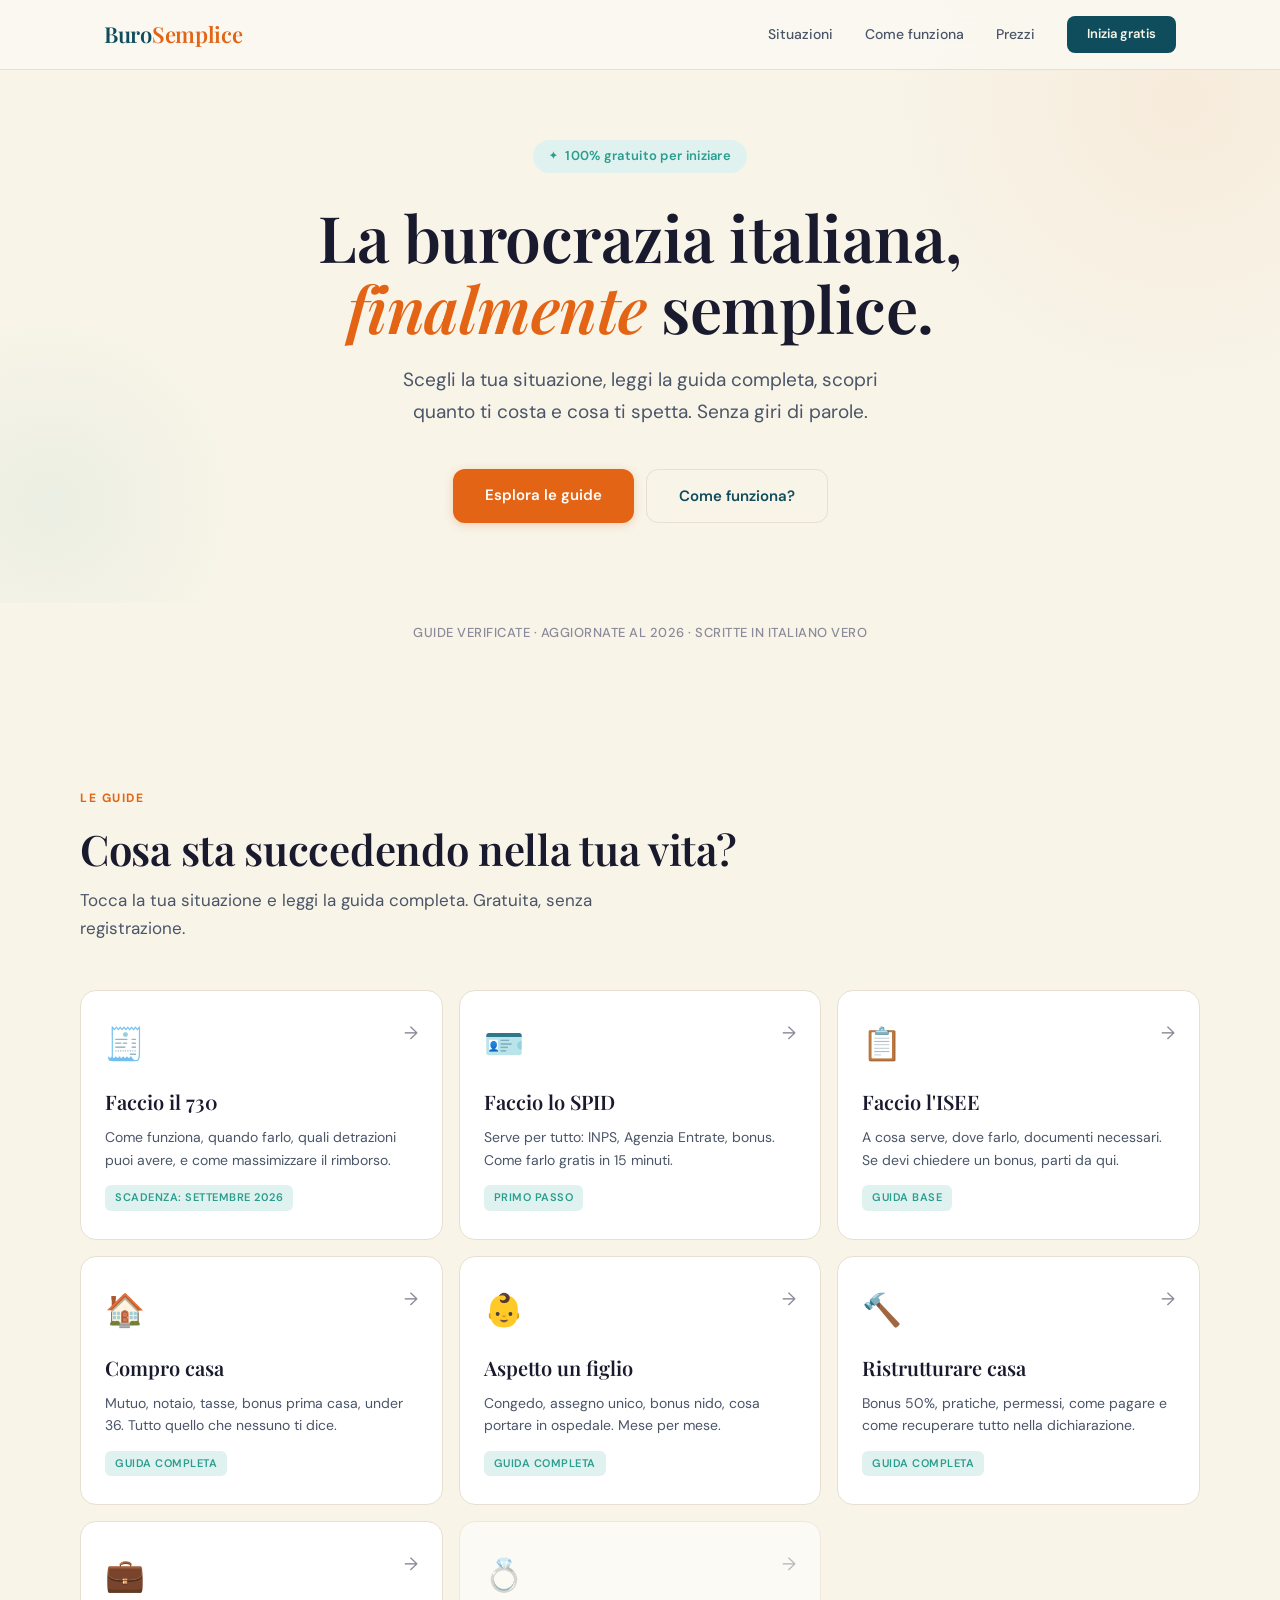
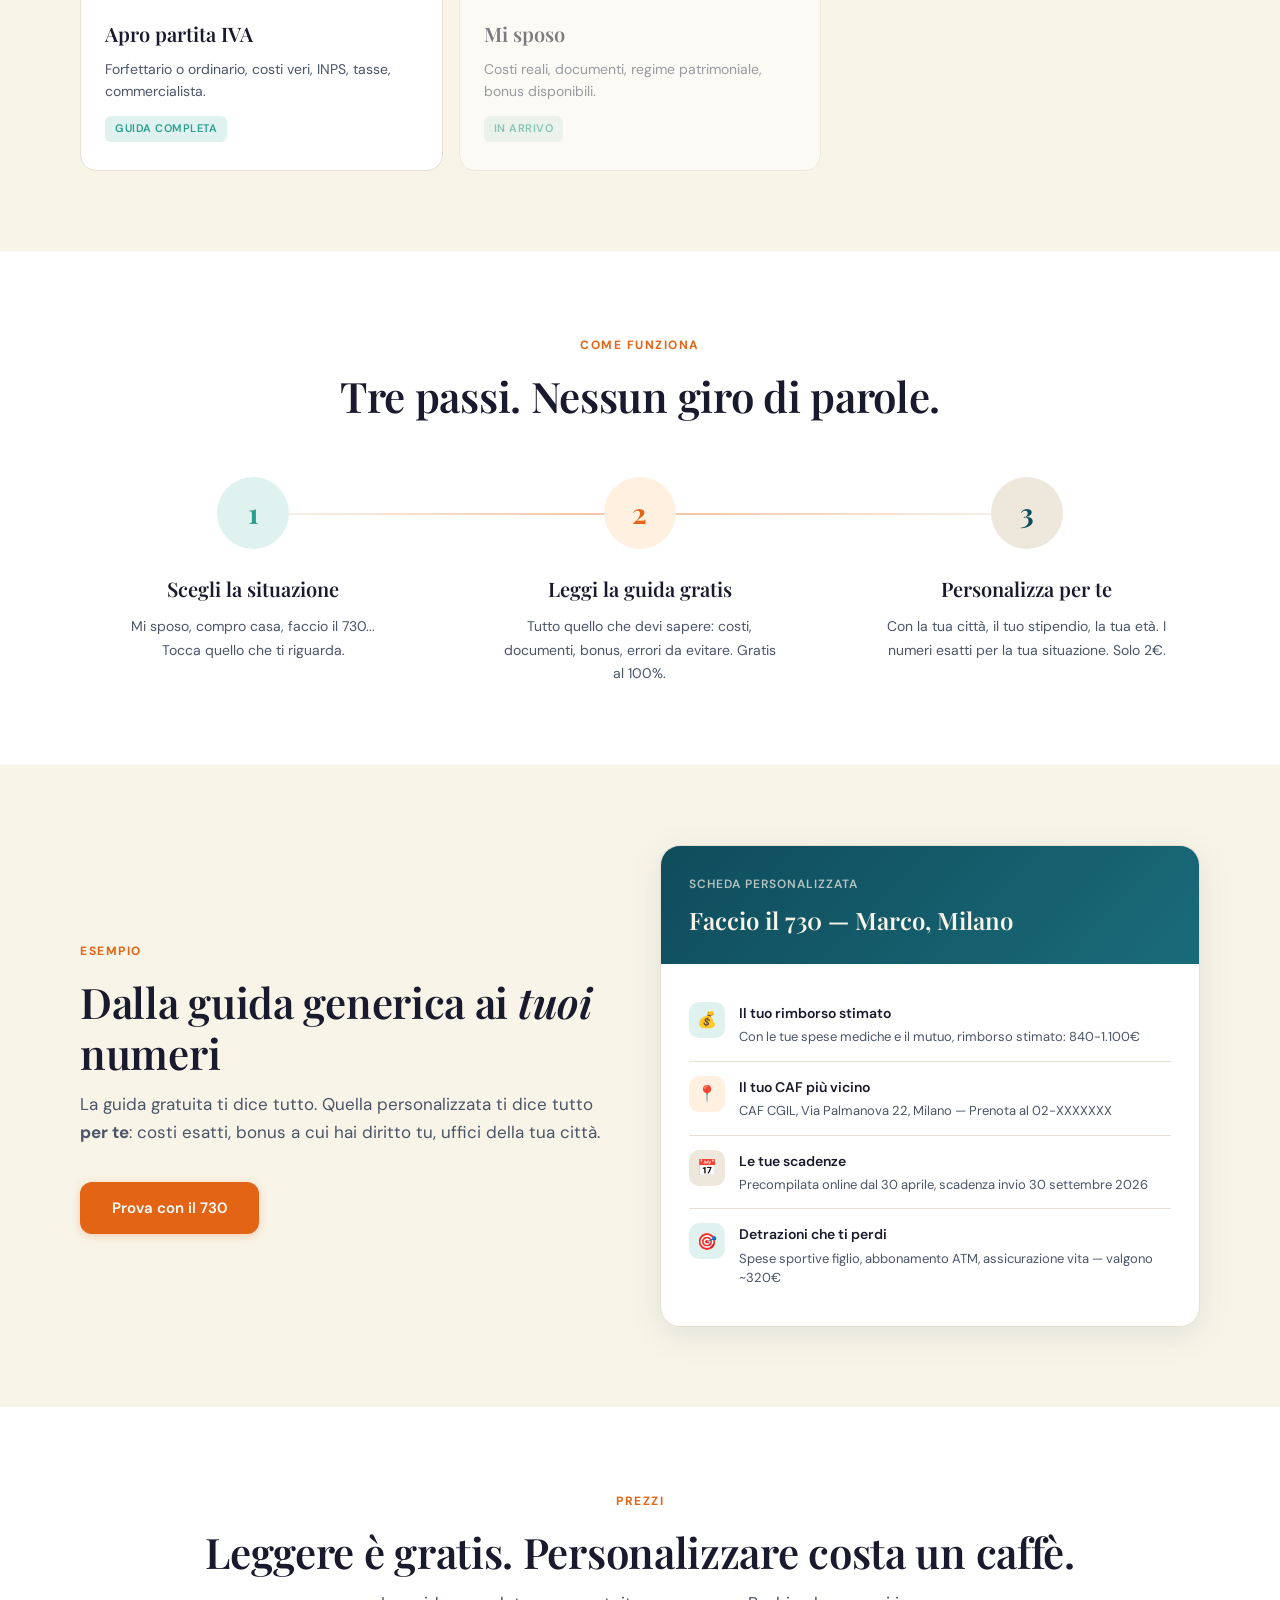
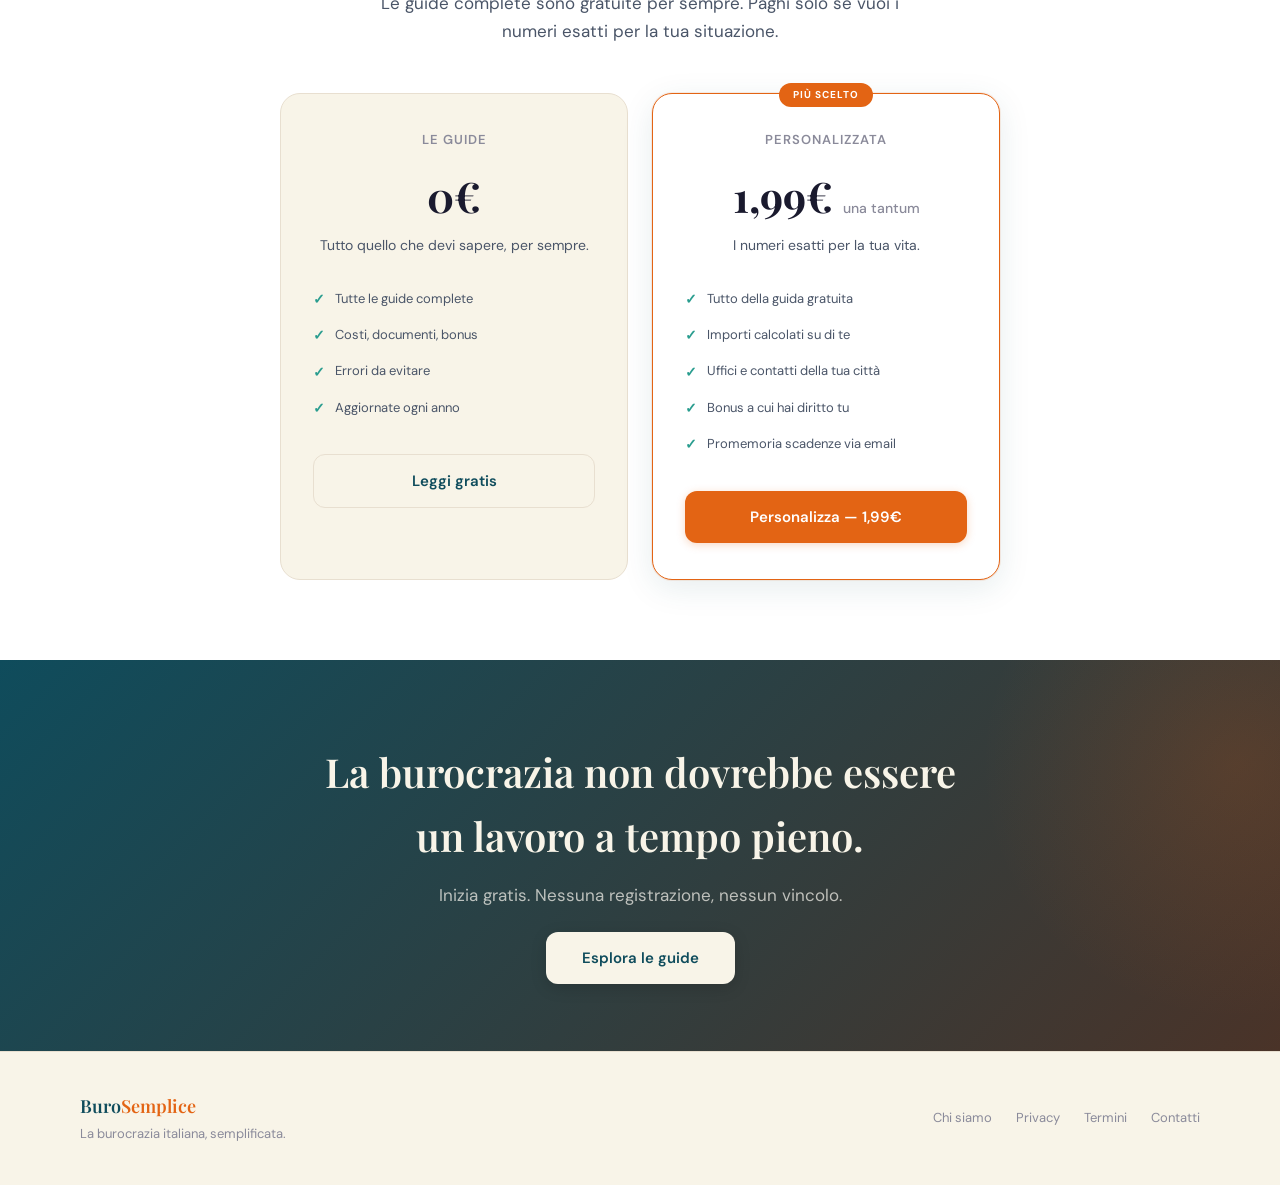
==== commit a667b35e: "Add files via upload" ====
--- a/index.html
+++ b/index.html
@@ -3,6 +3,10 @@
 <head>
 <meta charset="UTF-8">
 <meta name="viewport" content="width=device-width, initial-scale=1.0">
+  <link rel="icon" type="image/x-icon" href="/favicon.ico">
+  <link rel="icon" type="image/png" sizes="32x32" href="/favicon-32x32.png">
+  <link rel="icon" type="image/png" sizes="16x16" href="/favicon-16x16.png">
+  <link rel="apple-touch-icon" sizes="180x180" href="/apple-touch-icon.png">
   <meta name="description" content="BuroSemplice semplifica la burocrazia italiana: guide gratuite su 730, ISEE, SPID, mutui, partita IVA e molto altro. Scritte come te le spiegherebbe un amico.">
   <meta name="robots" content="index, follow">
   <link rel="canonical" href="https://burosemplice.it/">
@@ -12,7 +16,9 @@
   <meta property="og:url" content="https://burosemplice.it/">
   <meta property="og:site_name" content="BuroSemplice">
   <meta property="og:locale" content="it_IT">
+  <meta property="og:image" content="https://burosemplice.it/og-home.png">
   <meta name="twitter:card" content="summary">
+  <meta name="twitter:image" content="https://burosemplice.it/og-home.png">
   <meta name="twitter:title" content="BuroSemplice — La burocrazia italiana, semplificata">
   <meta name="twitter:description" content="BuroSemplice semplifica la burocrazia italiana: guide gratuite su 730, ISEE, SPID, mutui, partita IVA e molto altro. Scritte come te le spiegherebbe un amico.">
 <script type="application/ld+json">
@@ -705,6 +711,13 @@
         <div class="card-title">Faccio il 730</div>
         <div class="card-desc">Come funziona, quando farlo, quali detrazioni puoi avere, e come massimizzare il rimborso.</div>
         <span class="card-tag">Scadenza: settembre 2026</span>
+      </a>
+
+      <a href="spid.html" class="situation-card fade-in">
+        <span class="card-emoji">🪪</span>
+        <div class="card-title">Faccio lo SPID</div>
+        <div class="card-desc">Serve per tutto: INPS, Agenzia Entrate, bonus. Come farlo gratis in 15 minuti.</div>
+        <span class="card-tag">Primo passo</span>
       </a>
 
       <a href="isee.html" class="situation-card fade-in">
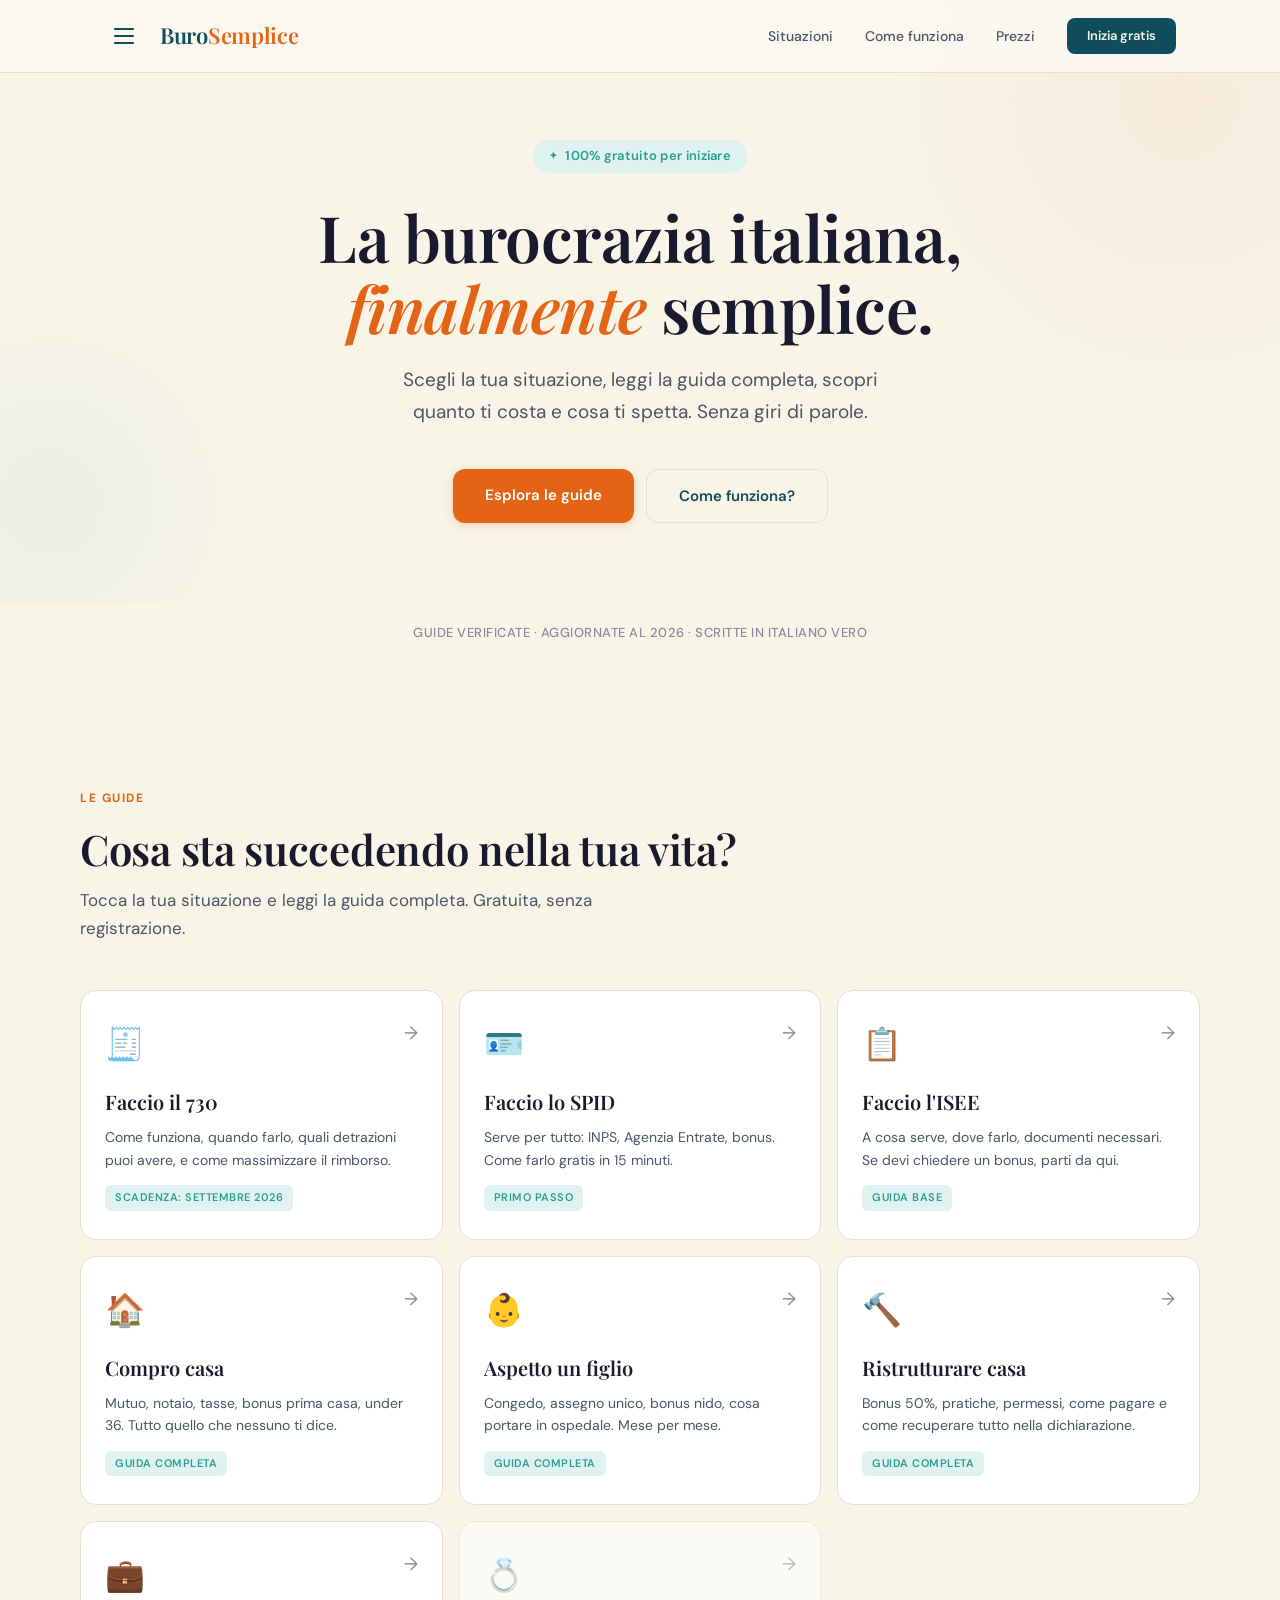
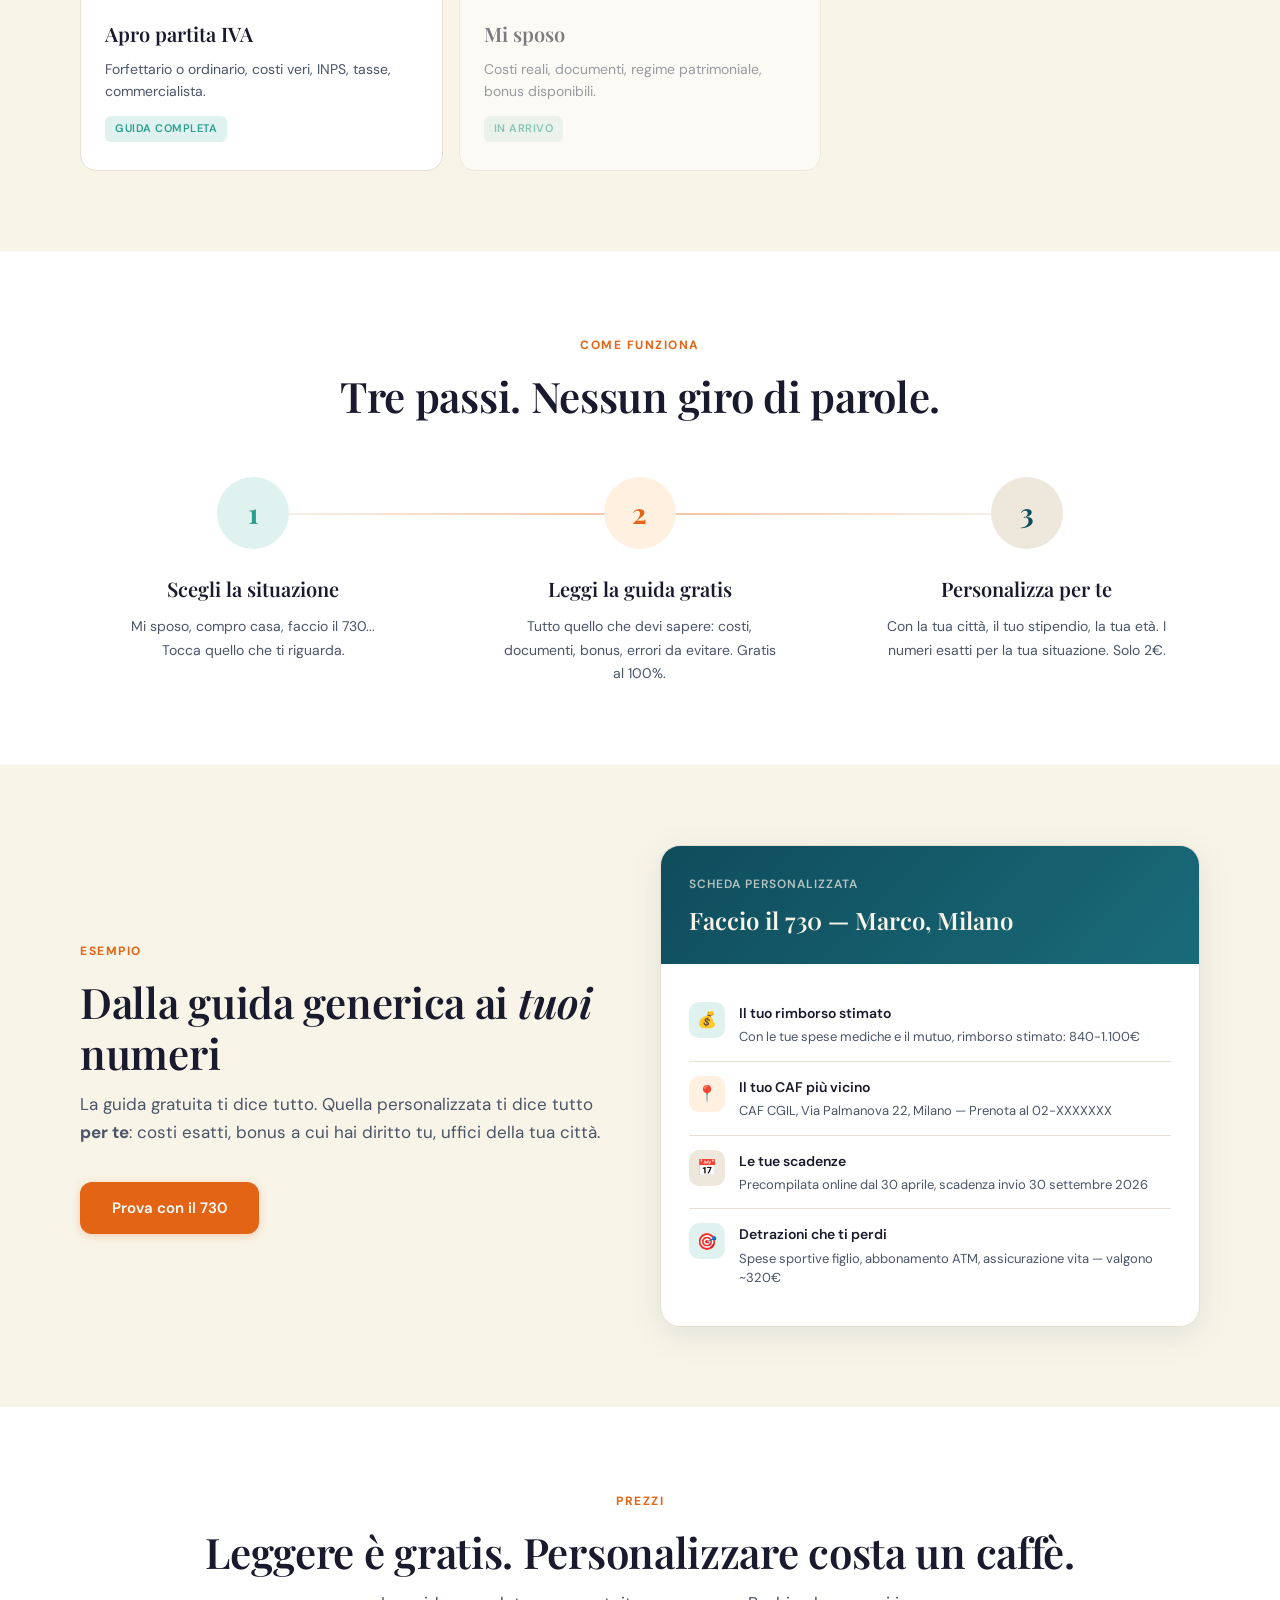
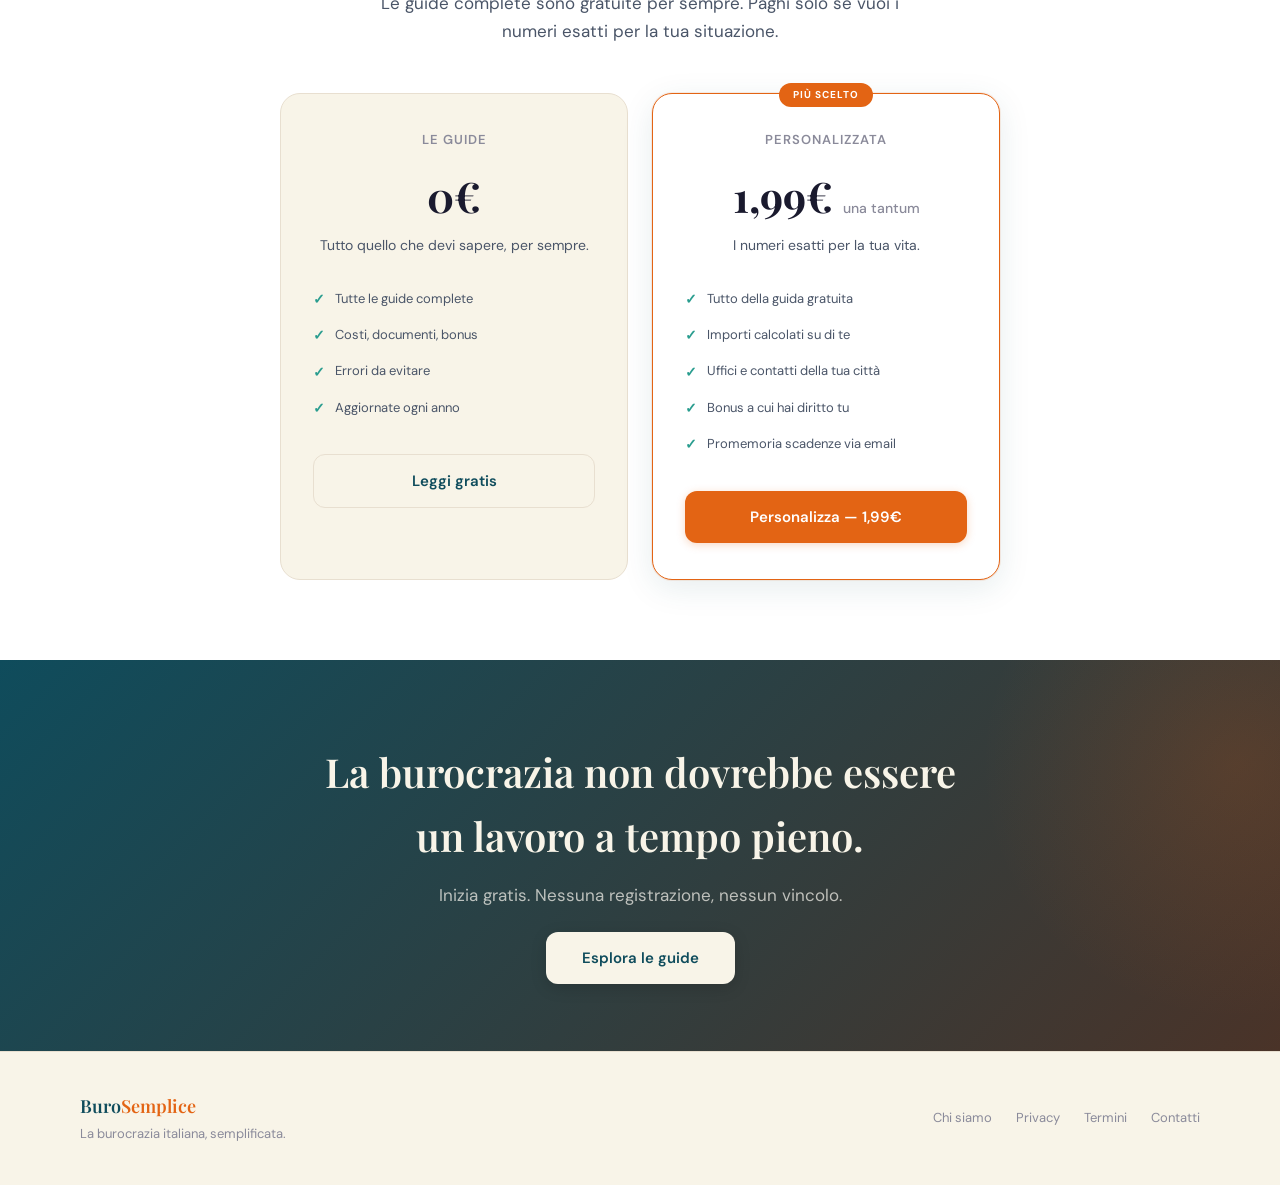
==== commit eae7cec2: "Add files via upload" ====
--- a/index.html
+++ b/index.html
@@ -91,7 +91,7 @@
   .nav-inner {
     max-width: 1120px; margin: 0 auto;
     padding: 16px 24px;
-    display: flex; align-items: center; justify-content: space-between;
+    display: flex; align-items: center; gap: 16px;
   }
   .nav-logo {
     font-family: 'Playfair Display', serif;
@@ -101,7 +101,7 @@
     text-decoration: none;
   }
   .nav-logo span { color: var(--accent-terracotta); }
-  .nav-links { display: flex; gap: 32px; align-items: center; }
+  .nav-links { display: flex; gap: 32px; align-items: center; margin-left: auto; }
   .nav-links a {
     font-size: 14px; font-weight: 500;
     color: var(--text-secondary);
@@ -664,6 +664,52 @@
   }
   .btn-soon::before { content: "🔒 "; }
 
+  /* ---- HAMBURGER ---- */
+  .hamburger { width:40px; height:40px; display:flex; align-items:center; justify-content:center; border:none; background:transparent; cursor:pointer; border-radius:10px; transition:background .2s; flex-shrink:0; }
+  .hamburger:hover { background:rgba(15,76,92,.06); }
+  .hamburger-lines { display:flex; flex-direction:column; gap:5px; }
+  .hamburger-lines span { display:block; width:20px; height:2px; background:var(--warm-brown); border-radius:2px; transition:all .3s; }
+  .hamburger.open .hamburger-lines span:nth-child(1) { transform:translateY(7px) rotate(45deg); }
+  .hamburger.open .hamburger-lines span:nth-child(2) { opacity:0; }
+  .hamburger.open .hamburger-lines span:nth-child(3) { transform:translateY(-7px) rotate(-45deg); }
+
+  /* ---- MEGA MENU ---- */
+  .mega-overlay { position:fixed; inset:0; top:0; background:rgba(15,76,92,.15); z-index:90; opacity:0; pointer-events:none; transition:opacity .3s; backdrop-filter:blur(2px); }
+  .mega-overlay.open { opacity:1; pointer-events:all; }
+  .mega-menu { position:fixed; top:62px; left:0; right:0; z-index:95; background:var(--white); border-bottom:2px solid var(--border); box-shadow:0 12px 48px rgba(15,76,92,.1); transform:translateY(-10px); opacity:0; pointer-events:none; transition:all .3s cubic-bezier(.4,0,.2,1); max-height:calc(100vh - 80px); overflow-y:auto; }
+  .mega-menu.open { transform:translateY(0); opacity:1; pointer-events:all; }
+  .mega-inner { max-width:1120px; margin:0 auto; padding:28px 24px 32px; }
+  .mega-search { margin-bottom:24px; position:relative; max-width:380px; }
+  .mega-search input { width:100%; padding:11px 16px 11px 40px; border:1.5px solid var(--border); border-radius:10px; font-family:'DM Sans',sans-serif; font-size:14px; color:var(--text-primary); background:var(--cream); outline:none; transition:border-color .2s; }
+  .mega-search input:focus { border-color:var(--accent-terracotta); background:var(--white); }
+  .mega-search input::placeholder { color:var(--text-muted); }
+  .mega-search svg { position:absolute; left:13px; top:50%; transform:translateY(-50%); width:16px; height:16px; color:var(--text-muted); }
+  .mega-grid { display:grid; grid-template-columns:repeat(4, 1fr); gap:28px 32px; }
+  .mega-cat { display:flex; align-items:center; gap:8px; font-size:14px; font-weight:700; color:var(--warm-brown); margin-bottom:16px; padding-bottom:8px; border-bottom:2px solid var(--accent-terracotta); }
+  .mega-cat-emoji { font-size:18px; }
+  .mega-sub { margin-bottom:16px; }
+  .mega-sub:last-child { margin-bottom:0; }
+  .mega-sub-title { font-size:11px; font-weight:700; letter-spacing:.6px; text-transform:uppercase; color:var(--text-muted); margin-bottom:6px; padding-left:2px; }
+  .mega-link { display:block; padding:5px 2px; font-size:13.5px; color:var(--text-secondary); text-decoration:none; transition:color .15s; line-height:1.4; }
+  .mega-link:hover { color:var(--accent-terracotta); }
+  .mega-link.soon { opacity:.4; pointer-events:none; }
+  .mega-link .mtag { font-size:9px; font-weight:700; letter-spacing:.3px; text-transform:uppercase; padding:1px 5px; border-radius:3px; margin-left:5px; vertical-align:middle; color:var(--text-muted); background:var(--cream); }
+  .mega-all { display:inline-block; margin-top:10px; font-size:12px; font-weight:600; color:var(--accent-terracotta); text-decoration:none; transition:color .15s; }
+  .mega-all:hover { color:var(--warm-brown); }
+  .mega-all::after { content:' →'; }
+  .mega-foot { margin-top:24px; padding-top:18px; border-top:1px solid var(--border); display:flex; align-items:center; justify-content:space-between; flex-wrap:wrap; gap:12px; }
+  .mega-foot-left { font-size:13px; color:var(--text-muted); }
+  .mega-foot-left strong { color:var(--warm-brown); font-family:'Playfair Display',serif; font-size:20px; }
+  .mega-foot-right { display:flex; gap:12px; }
+  .mega-btn { padding:9px 18px; border-radius:8px; font-size:13px; font-weight:600; text-decoration:none; transition:all .2s; }
+  .mega-btn-primary { background:var(--accent-terracotta); color:white; }
+  .mega-btn-primary:hover { background:var(--accent-terracotta-hover); }
+  .mega-btn-ghost { background:transparent; border:1px solid var(--border); color:var(--text-secondary); }
+  .mega-btn-ghost:hover { border-color:var(--warm-brown); color:var(--warm-brown); }
+
+  @media(max-width:860px) { .mega-grid { grid-template-columns:repeat(2, 1fr); } }
+  @media(max-width:520px) { .mega-grid { grid-template-columns:1fr; } .mega-inner { padding:20px; } .mega-foot { flex-direction:column; align-items:flex-start; } }
+
 </style>
 </head>
 <body>
@@ -671,6 +717,9 @@
 <!-- NAV -->
 <nav id="nav">
   <div class="nav-inner">
+    <button class="hamburger" id="hamburger" aria-label="Menu guide">
+      <div class="hamburger-lines"><span></span><span></span><span></span></div>
+    </button>
     <a href="index.html" class="nav-logo">Buro<span>Semplice</span></a>
     <div class="nav-links">
       <a href="#situazioni">Situazioni</a>
@@ -680,6 +729,167 @@
     </div>
   </div>
 </nav>
+
+<!-- OVERLAY -->
+<div class="mega-overlay" id="mega-overlay"></div>
+
+<!-- MEGA MENU -->
+<div class="mega-menu" id="mega-menu">
+  <div class="mega-inner">
+    <div class="mega-search">
+      <svg viewBox="0 0 24 24" fill="none" stroke="currentColor" stroke-width="2"><circle cx="11" cy="11" r="8"/><line x1="21" y1="21" x2="16.65" y2="16.65"/></svg>
+      <input type="text" id="mega-search" placeholder="Cerca tra tutte le guide…">
+    </div>
+    <div class="mega-grid">
+
+      <div class="mega-col" data-cat="fisco">
+        <div class="mega-cat"><span class="mega-cat-emoji">💰</span> Fisco e soldi</div>
+        <div class="mega-sub">
+          <div class="mega-sub-title">Dichiarazione redditi</div>
+          <a href="730.html" class="mega-link">Faccio il 730</a>
+          <a href="#" class="mega-link soon">730 precompilato <span class="mtag">Presto</span></a>
+          <a href="#" class="mega-link soon">730 senza sostituto <span class="mtag">Presto</span></a>
+        </div>
+        <div class="mega-sub">
+          <div class="mega-sub-title">ISEE e bonus</div>
+          <a href="isee.html" class="mega-link">Faccio l'ISEE</a>
+          <a href="#" class="mega-link soon">ISEE corrente <span class="mtag">Presto</span></a>
+          <a href="#" class="mega-link soon">Assegno unico <span class="mtag">Presto</span></a>
+          <a href="#" class="mega-link soon">Bonus e detrazioni 2026 <span class="mtag">Presto</span></a>
+        </div>
+        <div class="mega-sub">
+          <div class="mega-sub-title">Tasse e imposte</div>
+          <a href="piva.html" class="mega-link">Apro partita IVA</a>
+          <a href="#" class="mega-link soon">Cedolare secca <span class="mtag">Presto</span></a>
+          <a href="#" class="mega-link soon">IMU: chi paga e quanto <span class="mtag">Presto</span></a>
+        </div>
+      </div>
+
+      <div class="mega-col" data-cat="casa">
+        <div class="mega-cat"><span class="mega-cat-emoji">🏠</span> Casa</div>
+        <div class="mega-sub">
+          <div class="mega-sub-title">Comprare e vendere</div>
+          <a href="compro-casa.html" class="mega-link">Compro casa</a>
+          <a href="#" class="mega-link soon">Mutuo: come sceglierlo <span class="mtag">Presto</span></a>
+          <a href="#" class="mega-link soon">Vendo casa <span class="mtag">Presto</span></a>
+        </div>
+        <div class="mega-sub">
+          <div class="mega-sub-title">Lavori e bonus</div>
+          <a href="ristrutturare.html" class="mega-link">Ristrutturare casa</a>
+          <a href="#" class="mega-link soon">Bonus mobili <span class="mtag">Presto</span></a>
+          <a href="#" class="mega-link soon">Bonus caldaia 2026 <span class="mtag">Presto</span></a>
+        </div>
+        <div class="mega-sub">
+          <div class="mega-sub-title">Vivere in casa</div>
+          <a href="#" class="mega-link soon">Cambio residenza <span class="mtag">Presto</span></a>
+          <a href="#" class="mega-link soon">Affitto: diritti e doveri <span class="mtag">Presto</span></a>
+          <a href="#" class="mega-link soon">Voltura utenze <span class="mtag">Presto</span></a>
+        </div>
+      </div>
+
+      <div class="mega-col" data-cat="famiglia">
+        <div class="mega-cat"><span class="mega-cat-emoji">👨‍👩‍👧</span> Famiglia</div>
+        <div class="mega-sub">
+          <div class="mega-sub-title">Figli</div>
+          <a href="figlio.html" class="mega-link">Aspetto un figlio</a>
+          <a href="#" class="mega-link soon">Congedo parentale <span class="mtag">Presto</span></a>
+          <a href="#" class="mega-link soon">Bonus nido 2026 <span class="mtag">Presto</span></a>
+        </div>
+        <div class="mega-sub">
+          <div class="mega-sub-title">Coppia</div>
+          <a href="#" class="mega-link soon">Mi sposo <span class="mtag">Presto</span></a>
+          <a href="#" class="mega-link soon">Divorzio e separazione <span class="mtag">Presto</span></a>
+        </div>
+        <div class="mega-sub">
+          <div class="mega-sub-title">Eredità</div>
+          <a href="#" class="mega-link soon">Successione <span class="mtag">Presto</span></a>
+          <a href="#" class="mega-link soon">Testamento <span class="mtag">Presto</span></a>
+        </div>
+      </div>
+
+      <div class="mega-col" data-cat="documenti">
+        <div class="mega-cat"><span class="mega-cat-emoji">🪪</span> Documenti</div>
+        <div class="mega-sub">
+          <div class="mega-sub-title">Identità digitale</div>
+          <a href="spid.html" class="mega-link">Faccio lo SPID</a>
+          <a href="#" class="mega-link soon">Carta d'identità elettronica <span class="mtag">Presto</span></a>
+          <a href="#" class="mega-link soon">PEC obbligatoria <span class="mtag">Presto</span></a>
+        </div>
+        <div class="mega-sub">
+          <div class="mega-sub-title">Documenti personali</div>
+          <a href="#" class="mega-link soon">Rinnovo passaporto <span class="mtag">Presto</span></a>
+          <a href="#" class="mega-link soon">Codice fiscale <span class="mtag">Presto</span></a>
+          <a href="#" class="mega-link soon">Tessera sanitaria <span class="mtag">Presto</span></a>
+        </div>
+      </div>
+
+      <div class="mega-col" data-cat="lavoro">
+        <div class="mega-cat"><span class="mega-cat-emoji">💼</span> Lavoro</div>
+        <div class="mega-sub">
+          <div class="mega-sub-title">Iniziare e cambiare</div>
+          <a href="#" class="mega-link soon">Primo lavoro <span class="mtag">Presto</span></a>
+          <a href="#" class="mega-link soon">Dimissioni volontarie <span class="mtag">Presto</span></a>
+          <a href="#" class="mega-link soon">Busta paga: come leggerla <span class="mtag">Presto</span></a>
+        </div>
+        <div class="mega-sub">
+          <div class="mega-sub-title">Perdere il lavoro</div>
+          <a href="#" class="mega-link soon">NASpI e disoccupazione <span class="mtag">Presto</span></a>
+          <a href="#" class="mega-link soon">TFR: cos'è e quando spetta <span class="mtag">Presto</span></a>
+        </div>
+      </div>
+
+      <div class="mega-col" data-cat="salute">
+        <div class="mega-cat"><span class="mega-cat-emoji">🏥</span> Salute</div>
+        <div class="mega-sub">
+          <div class="mega-sub-title">Servizio sanitario</div>
+          <a href="#" class="mega-link soon">Cambio medico di base <span class="mtag">Presto</span></a>
+          <a href="#" class="mega-link soon">Esenzione ticket <span class="mtag">Presto</span></a>
+          <a href="#" class="mega-link soon">Fascicolo sanitario <span class="mtag">Presto</span></a>
+        </div>
+        <div class="mega-sub">
+          <div class="mega-sub-title">Disabilità e assistenza</div>
+          <a href="#" class="mega-link soon">Invalidità civile <span class="mtag">Presto</span></a>
+          <a href="#" class="mega-link soon">Legge 104 <span class="mtag">Presto</span></a>
+        </div>
+      </div>
+
+      <div class="mega-col" data-cat="auto">
+        <div class="mega-cat"><span class="mega-cat-emoji">🚗</span> Auto</div>
+        <div class="mega-sub">
+          <div class="mega-sub-title">Comprare e vendere</div>
+          <a href="#" class="mega-link soon">Auto usata <span class="mtag">Presto</span></a>
+          <a href="#" class="mega-link soon">Passaggio di proprietà <span class="mtag">Presto</span></a>
+        </div>
+        <div class="mega-sub">
+          <div class="mega-sub-title">Documenti e tasse</div>
+          <a href="#" class="mega-link soon">Rinnovo patente <span class="mtag">Presto</span></a>
+          <a href="#" class="mega-link soon">Bollo auto <span class="mtag">Presto</span></a>
+        </div>
+      </div>
+
+      <div class="mega-col" data-cat="pensione">
+        <div class="mega-cat"><span class="mega-cat-emoji">🧓</span> Pensione</div>
+        <div class="mega-sub">
+          <div class="mega-sub-title">Andare in pensione</div>
+          <a href="#" class="mega-link soon">Quando vado in pensione <span class="mtag">Presto</span></a>
+          <a href="#" class="mega-link soon">Pensione anticipata <span class="mtag">Presto</span></a>
+        </div>
+        <div class="mega-sub">
+          <div class="mega-sub-title">Prepararsi</div>
+          <a href="#" class="mega-link soon">Riscatto laurea <span class="mtag">Presto</span></a>
+          <a href="#" class="mega-link soon">Pensione integrativa <span class="mtag">Presto</span></a>
+        </div>
+      </div>
+
+    </div>
+    <div class="mega-foot">
+      <div class="mega-foot-left"><strong>7</strong> guide pronte · 40+ in arrivo</div>
+      <div class="mega-foot-right">
+        <a href="contatti.html" class="mega-btn mega-btn-primary">Suggerisci una guida</a>
+      </div>
+    </div>
+  </div>
+</div>
 
 <!-- HERO -->
 <section class="hero">
@@ -932,6 +1142,40 @@
       if (t) t.scrollIntoView({ behavior: 'smooth', block: 'start' });
     });
   });
+
+  // Mega menu
+  const hamburger = document.getElementById('hamburger');
+  const megaMenu = document.getElementById('mega-menu');
+  const megaOverlay = document.getElementById('mega-overlay');
+
+  function megaOpen() { megaMenu.classList.add('open'); megaOverlay.classList.add('open'); hamburger.classList.add('open'); }
+  function megaClose() { megaMenu.classList.remove('open'); megaOverlay.classList.remove('open'); hamburger.classList.remove('open'); }
+  hamburger.addEventListener('click', () => { megaMenu.classList.contains('open') ? megaClose() : megaOpen(); });
+  megaOverlay.addEventListener('click', megaClose);
+  document.addEventListener('keydown', e => { if (e.key === 'Escape') megaClose(); });
+
+  // Mega menu search
+  document.getElementById('mega-search').addEventListener('input', e => {
+    const q = e.target.value.toLowerCase();
+    document.querySelectorAll('.mega-col').forEach(col => {
+      let colMatch = false;
+      col.querySelectorAll('.mega-sub').forEach(sub => {
+        const links = sub.querySelectorAll('.mega-link');
+        let subMatch = false;
+        links.forEach(link => {
+          const match = link.textContent.toLowerCase().includes(q);
+          link.style.display = match ? '' : 'none';
+          if (match) subMatch = true;
+        });
+        sub.querySelector('.mega-sub-title').style.display = (q && !subMatch) ? 'none' : '';
+        sub.style.display = subMatch || !q ? '' : 'none';
+        if (subMatch) colMatch = true;
+      });
+      col.style.display = colMatch || !q ? '' : 'none';
+      const allLink = col.querySelector('.mega-all');
+      if (allLink) allLink.style.display = q ? 'none' : '';
+    });
+  });
 </script>
 
 </body>
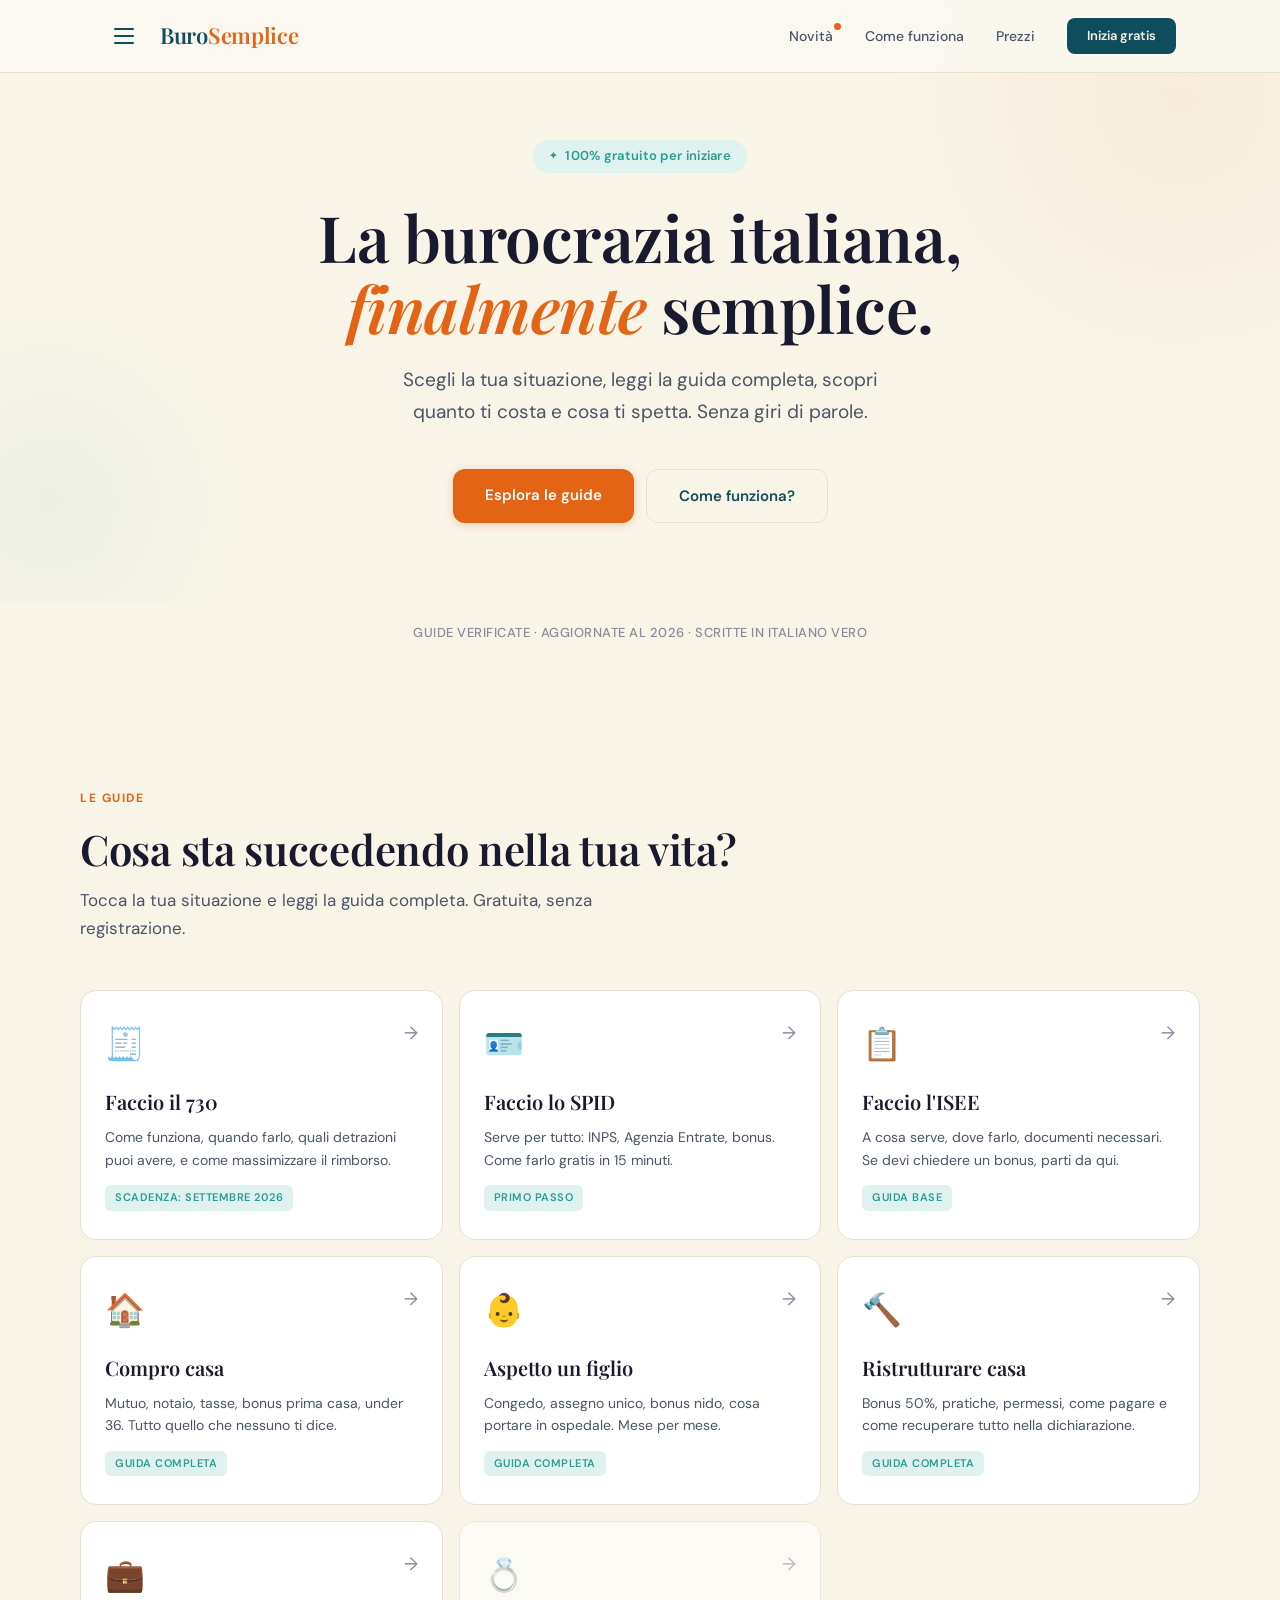
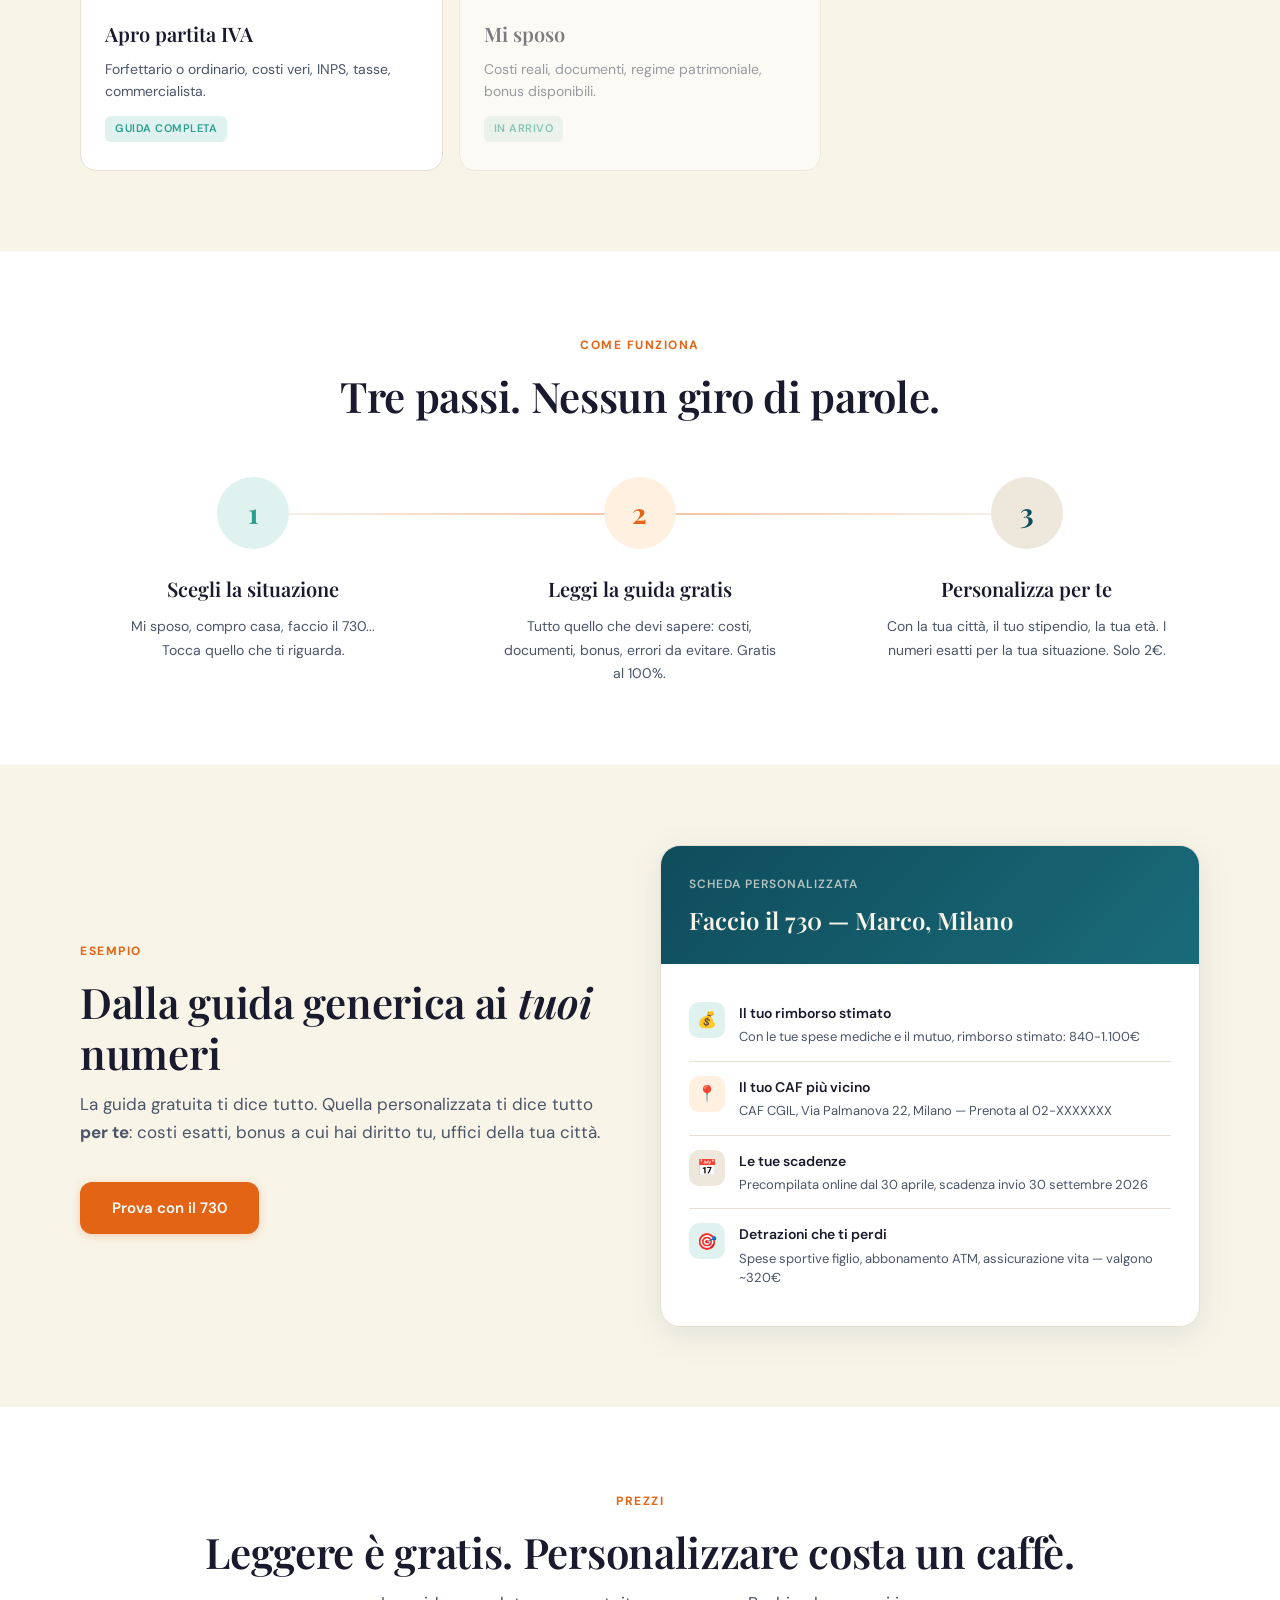
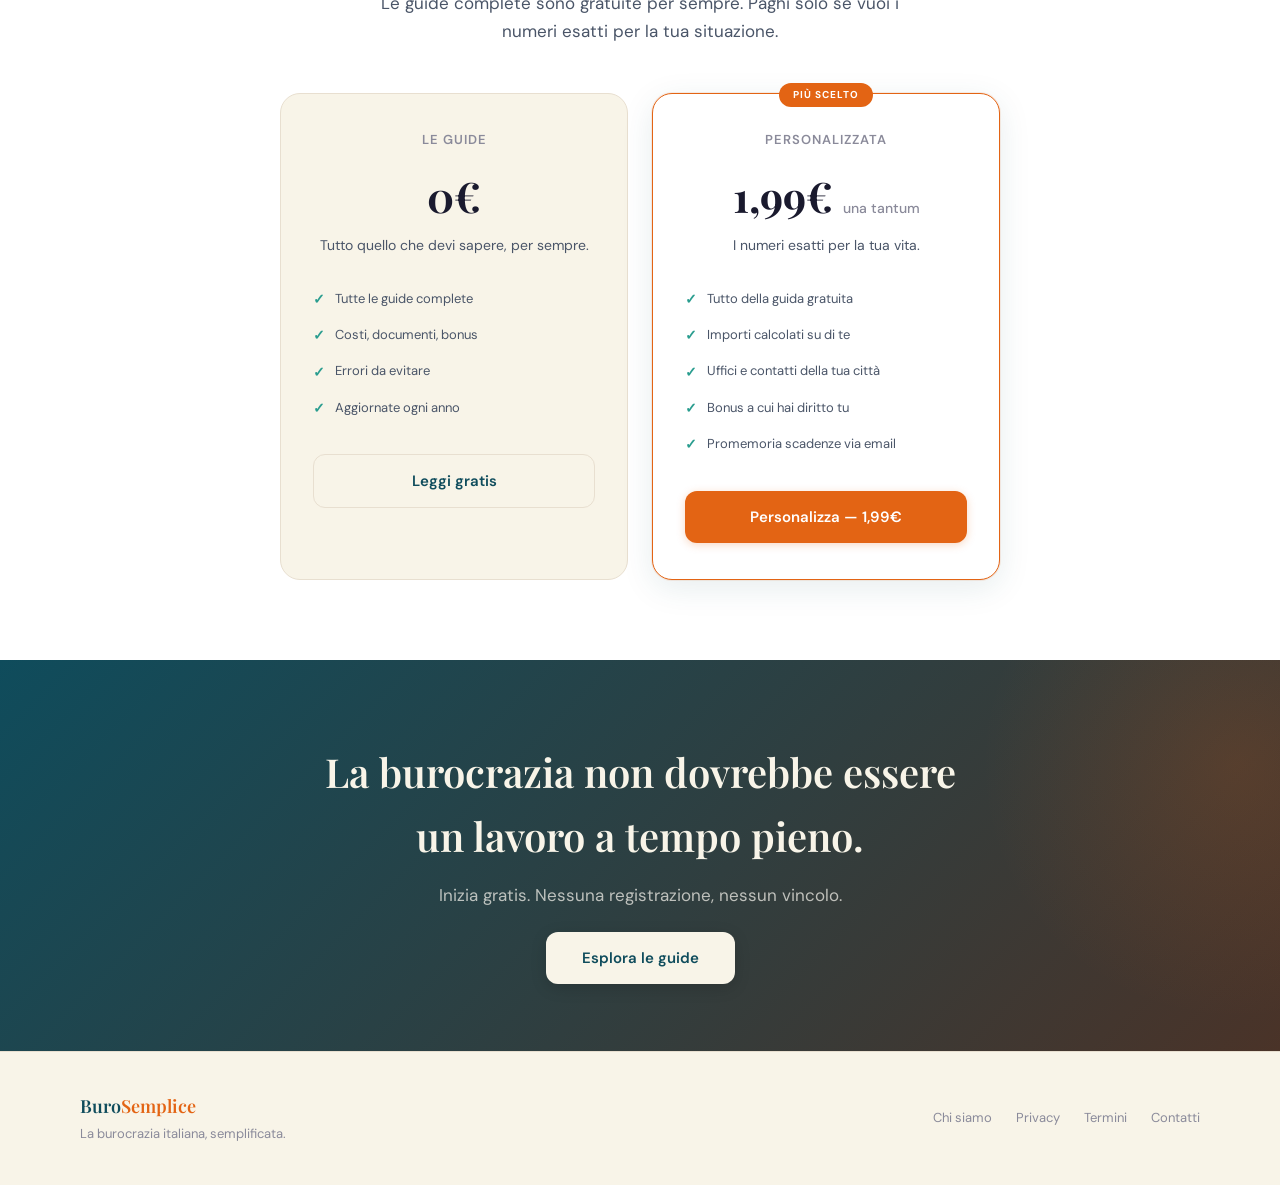
==== commit 6e647d49: "Add files via upload" ====
--- a/index.html
+++ b/index.html
@@ -109,6 +109,9 @@
     transition: color 0.2s;
   }
   .nav-links a:hover { color: var(--warm-brown); }
+  .nav-novita { position: relative; }
+  .nav-dot { position: absolute; top: -2px; right: -8px; width: 7px; height: 7px; background: var(--accent-terracotta); border-radius: 50%; animation: dotPulse 2s ease-in-out infinite; }
+  @keyframes dotPulse { 0%,100% { opacity:1; transform:scale(1); } 50% { opacity:.6; transform:scale(1.3); } }
   .nav-cta {
     background: var(--warm-brown) !important;
     color: var(--cream) !important;
@@ -687,9 +690,14 @@
   .mega-grid { display:grid; grid-template-columns:repeat(4, 1fr); gap:28px 32px; }
   .mega-cat { display:flex; align-items:center; gap:8px; font-size:14px; font-weight:700; color:var(--warm-brown); margin-bottom:16px; padding-bottom:8px; border-bottom:2px solid var(--accent-terracotta); }
   .mega-cat-emoji { font-size:18px; }
-  .mega-sub { margin-bottom:16px; }
+  .mega-sub { margin-bottom:4px; }
   .mega-sub:last-child { margin-bottom:0; }
-  .mega-sub-title { font-size:11px; font-weight:700; letter-spacing:.6px; text-transform:uppercase; color:var(--text-muted); margin-bottom:6px; padding-left:2px; }
+  .mega-sub-title { font-size:11px; font-weight:700; letter-spacing:.6px; text-transform:uppercase; color:var(--text-muted); margin-bottom:0; padding:8px 2px; cursor:pointer; display:flex; align-items:center; justify-content:space-between; border-radius:6px; transition:background .15s; }
+  .mega-sub-title:hover { background:rgba(15,76,92,.04); }
+  .mega-sub-title::after { content:''; width:6px; height:6px; border-right:1.5px solid var(--text-muted); border-bottom:1.5px solid var(--text-muted); transform:rotate(45deg); transition:transform .25s; flex-shrink:0; margin-right:4px; }
+  .mega-sub.open .mega-sub-title::after { transform:rotate(-135deg); }
+  .mega-sub-links { max-height:0; overflow:hidden; transition:max-height .3s cubic-bezier(.4,0,.2,1); padding-left:2px; }
+  .mega-sub.open .mega-sub-links { max-height:400px; padding-bottom:8px; }
   .mega-link { display:block; padding:5px 2px; font-size:13.5px; color:var(--text-secondary); text-decoration:none; transition:color .15s; line-height:1.4; }
   .mega-link:hover { color:var(--accent-terracotta); }
   .mega-link.soon { opacity:.4; pointer-events:none; }
@@ -722,7 +730,7 @@
     </button>
     <a href="index.html" class="nav-logo">Buro<span>Semplice</span></a>
     <div class="nav-links">
-      <a href="#situazioni">Situazioni</a>
+      <a href="novita.html" class="nav-novita">Novità<span class="nav-dot"></span></a>
       <a href="#come-funziona">Come funziona</a>
       <a href="#prezzi">Prezzi</a>
       <a href="#situazioni" class="nav-cta">Inizia gratis</a>
@@ -746,22 +754,28 @@
         <div class="mega-cat"><span class="mega-cat-emoji">💰</span> Fisco e soldi</div>
         <div class="mega-sub">
           <div class="mega-sub-title">Dichiarazione redditi</div>
+          <div class="mega-sub-links">
           <a href="730.html" class="mega-link">Faccio il 730</a>
           <a href="#" class="mega-link soon">730 precompilato <span class="mtag">Presto</span></a>
           <a href="#" class="mega-link soon">730 senza sostituto <span class="mtag">Presto</span></a>
+          </div>
         </div>
         <div class="mega-sub">
           <div class="mega-sub-title">ISEE e bonus</div>
+          <div class="mega-sub-links">
           <a href="isee.html" class="mega-link">Faccio l'ISEE</a>
           <a href="#" class="mega-link soon">ISEE corrente <span class="mtag">Presto</span></a>
           <a href="#" class="mega-link soon">Assegno unico <span class="mtag">Presto</span></a>
           <a href="#" class="mega-link soon">Bonus e detrazioni 2026 <span class="mtag">Presto</span></a>
+          </div>
         </div>
         <div class="mega-sub">
           <div class="mega-sub-title">Tasse e imposte</div>
+          <div class="mega-sub-links">
           <a href="piva.html" class="mega-link">Apro partita IVA</a>
           <a href="#" class="mega-link soon">Cedolare secca <span class="mtag">Presto</span></a>
           <a href="#" class="mega-link soon">IMU: chi paga e quanto <span class="mtag">Presto</span></a>
+          </div>
         </div>
       </div>
 
@@ -769,21 +783,27 @@
         <div class="mega-cat"><span class="mega-cat-emoji">🏠</span> Casa</div>
         <div class="mega-sub">
           <div class="mega-sub-title">Comprare e vendere</div>
+          <div class="mega-sub-links">
           <a href="compro-casa.html" class="mega-link">Compro casa</a>
           <a href="#" class="mega-link soon">Mutuo: come sceglierlo <span class="mtag">Presto</span></a>
           <a href="#" class="mega-link soon">Vendo casa <span class="mtag">Presto</span></a>
+          </div>
         </div>
         <div class="mega-sub">
           <div class="mega-sub-title">Lavori e bonus</div>
+          <div class="mega-sub-links">
           <a href="ristrutturare.html" class="mega-link">Ristrutturare casa</a>
           <a href="#" class="mega-link soon">Bonus mobili <span class="mtag">Presto</span></a>
           <a href="#" class="mega-link soon">Bonus caldaia 2026 <span class="mtag">Presto</span></a>
+          </div>
         </div>
         <div class="mega-sub">
           <div class="mega-sub-title">Vivere in casa</div>
+          <div class="mega-sub-links">
           <a href="#" class="mega-link soon">Cambio residenza <span class="mtag">Presto</span></a>
           <a href="#" class="mega-link soon">Affitto: diritti e doveri <span class="mtag">Presto</span></a>
           <a href="#" class="mega-link soon">Voltura utenze <span class="mtag">Presto</span></a>
+          </div>
         </div>
       </div>
 
@@ -791,19 +811,25 @@
         <div class="mega-cat"><span class="mega-cat-emoji">👨‍👩‍👧</span> Famiglia</div>
         <div class="mega-sub">
           <div class="mega-sub-title">Figli</div>
+          <div class="mega-sub-links">
           <a href="figlio.html" class="mega-link">Aspetto un figlio</a>
           <a href="#" class="mega-link soon">Congedo parentale <span class="mtag">Presto</span></a>
           <a href="#" class="mega-link soon">Bonus nido 2026 <span class="mtag">Presto</span></a>
+          </div>
         </div>
         <div class="mega-sub">
           <div class="mega-sub-title">Coppia</div>
+          <div class="mega-sub-links">
           <a href="#" class="mega-link soon">Mi sposo <span class="mtag">Presto</span></a>
           <a href="#" class="mega-link soon">Divorzio e separazione <span class="mtag">Presto</span></a>
+          </div>
         </div>
         <div class="mega-sub">
           <div class="mega-sub-title">Eredità</div>
+          <div class="mega-sub-links">
           <a href="#" class="mega-link soon">Successione <span class="mtag">Presto</span></a>
           <a href="#" class="mega-link soon">Testamento <span class="mtag">Presto</span></a>
+          </div>
         </div>
       </div>
 
@@ -811,15 +837,19 @@
         <div class="mega-cat"><span class="mega-cat-emoji">🪪</span> Documenti</div>
         <div class="mega-sub">
           <div class="mega-sub-title">Identità digitale</div>
+          <div class="mega-sub-links">
           <a href="spid.html" class="mega-link">Faccio lo SPID</a>
           <a href="#" class="mega-link soon">Carta d'identità elettronica <span class="mtag">Presto</span></a>
           <a href="#" class="mega-link soon">PEC obbligatoria <span class="mtag">Presto</span></a>
+          </div>
         </div>
         <div class="mega-sub">
           <div class="mega-sub-title">Documenti personali</div>
+          <div class="mega-sub-links">
           <a href="#" class="mega-link soon">Rinnovo passaporto <span class="mtag">Presto</span></a>
           <a href="#" class="mega-link soon">Codice fiscale <span class="mtag">Presto</span></a>
           <a href="#" class="mega-link soon">Tessera sanitaria <span class="mtag">Presto</span></a>
+          </div>
         </div>
       </div>
 
@@ -827,14 +857,18 @@
         <div class="mega-cat"><span class="mega-cat-emoji">💼</span> Lavoro</div>
         <div class="mega-sub">
           <div class="mega-sub-title">Iniziare e cambiare</div>
+          <div class="mega-sub-links">
           <a href="#" class="mega-link soon">Primo lavoro <span class="mtag">Presto</span></a>
           <a href="#" class="mega-link soon">Dimissioni volontarie <span class="mtag">Presto</span></a>
           <a href="#" class="mega-link soon">Busta paga: come leggerla <span class="mtag">Presto</span></a>
+          </div>
         </div>
         <div class="mega-sub">
           <div class="mega-sub-title">Perdere il lavoro</div>
+          <div class="mega-sub-links">
           <a href="#" class="mega-link soon">NASpI e disoccupazione <span class="mtag">Presto</span></a>
           <a href="#" class="mega-link soon">TFR: cos'è e quando spetta <span class="mtag">Presto</span></a>
+          </div>
         </div>
       </div>
 
@@ -842,14 +876,18 @@
         <div class="mega-cat"><span class="mega-cat-emoji">🏥</span> Salute</div>
         <div class="mega-sub">
           <div class="mega-sub-title">Servizio sanitario</div>
+          <div class="mega-sub-links">
           <a href="#" class="mega-link soon">Cambio medico di base <span class="mtag">Presto</span></a>
           <a href="#" class="mega-link soon">Esenzione ticket <span class="mtag">Presto</span></a>
           <a href="#" class="mega-link soon">Fascicolo sanitario <span class="mtag">Presto</span></a>
+          </div>
         </div>
         <div class="mega-sub">
           <div class="mega-sub-title">Disabilità e assistenza</div>
+          <div class="mega-sub-links">
           <a href="#" class="mega-link soon">Invalidità civile <span class="mtag">Presto</span></a>
           <a href="#" class="mega-link soon">Legge 104 <span class="mtag">Presto</span></a>
+          </div>
         </div>
       </div>
 
@@ -857,13 +895,17 @@
         <div class="mega-cat"><span class="mega-cat-emoji">🚗</span> Auto</div>
         <div class="mega-sub">
           <div class="mega-sub-title">Comprare e vendere</div>
+          <div class="mega-sub-links">
           <a href="#" class="mega-link soon">Auto usata <span class="mtag">Presto</span></a>
           <a href="#" class="mega-link soon">Passaggio di proprietà <span class="mtag">Presto</span></a>
+          </div>
         </div>
         <div class="mega-sub">
           <div class="mega-sub-title">Documenti e tasse</div>
+          <div class="mega-sub-links">
           <a href="#" class="mega-link soon">Rinnovo patente <span class="mtag">Presto</span></a>
           <a href="#" class="mega-link soon">Bollo auto <span class="mtag">Presto</span></a>
+          </div>
         </div>
       </div>
 
@@ -871,13 +913,17 @@
         <div class="mega-cat"><span class="mega-cat-emoji">🧓</span> Pensione</div>
         <div class="mega-sub">
           <div class="mega-sub-title">Andare in pensione</div>
+          <div class="mega-sub-links">
           <a href="#" class="mega-link soon">Quando vado in pensione <span class="mtag">Presto</span></a>
           <a href="#" class="mega-link soon">Pensione anticipata <span class="mtag">Presto</span></a>
+          </div>
         </div>
         <div class="mega-sub">
           <div class="mega-sub-title">Prepararsi</div>
+          <div class="mega-sub-links">
           <a href="#" class="mega-link soon">Riscatto laurea <span class="mtag">Presto</span></a>
           <a href="#" class="mega-link soon">Pensione integrativa <span class="mtag">Presto</span></a>
+          </div>
         </div>
       </div>
 
@@ -1168,6 +1214,8 @@
           if (match) subMatch = true;
         });
         sub.querySelector('.mega-sub-title').style.display = (q && !subMatch) ? 'none' : '';
+        if (q && subMatch) sub.classList.add('open');
+        if (!q) sub.classList.remove('open');
         sub.style.display = subMatch || !q ? '' : 'none';
         if (subMatch) colMatch = true;
       });
@@ -1176,6 +1224,14 @@
       if (allLink) allLink.style.display = q ? 'none' : '';
     });
   });
+
+  // Subcategory accordion
+  document.querySelectorAll('.mega-sub-title').forEach(title => {
+    title.addEventListener('click', () => {
+      const sub = title.closest('.mega-sub');
+      sub.classList.toggle('open');
+    });
+  });
 </script>
 
 </body>
